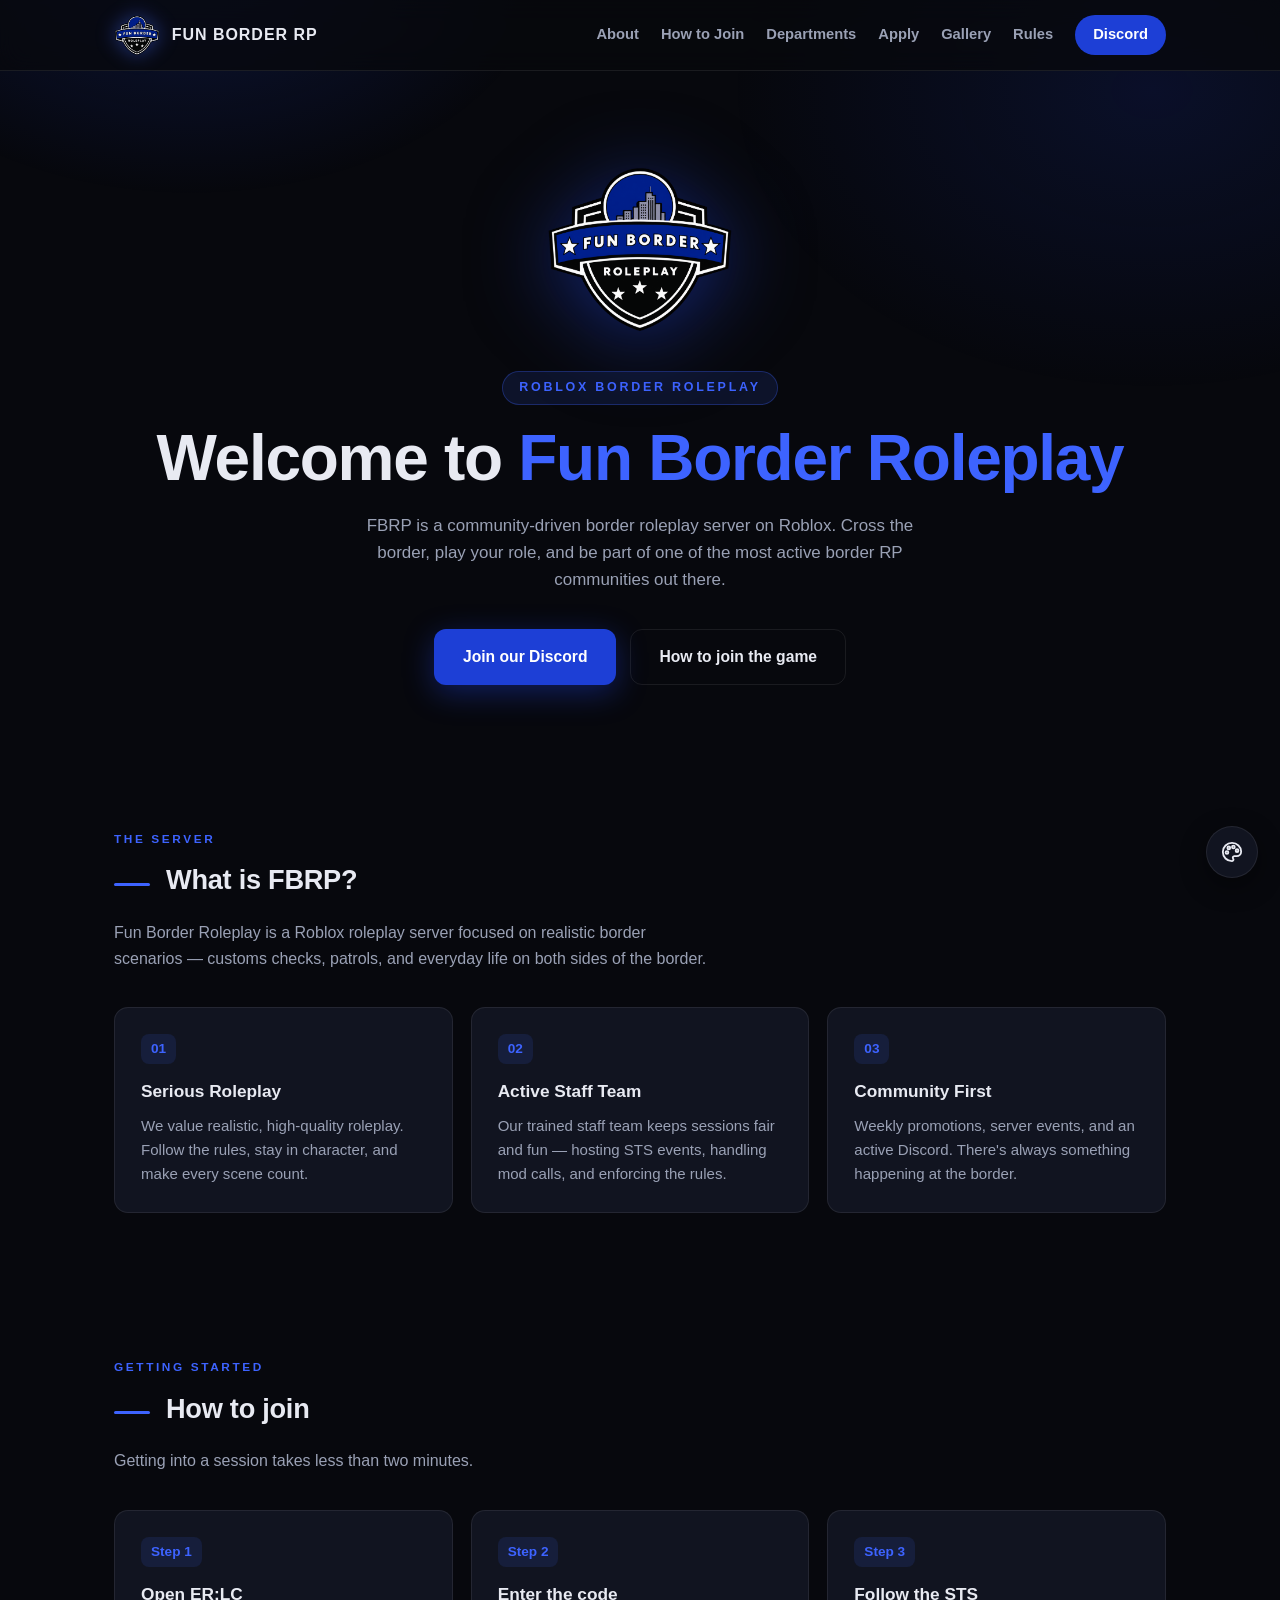
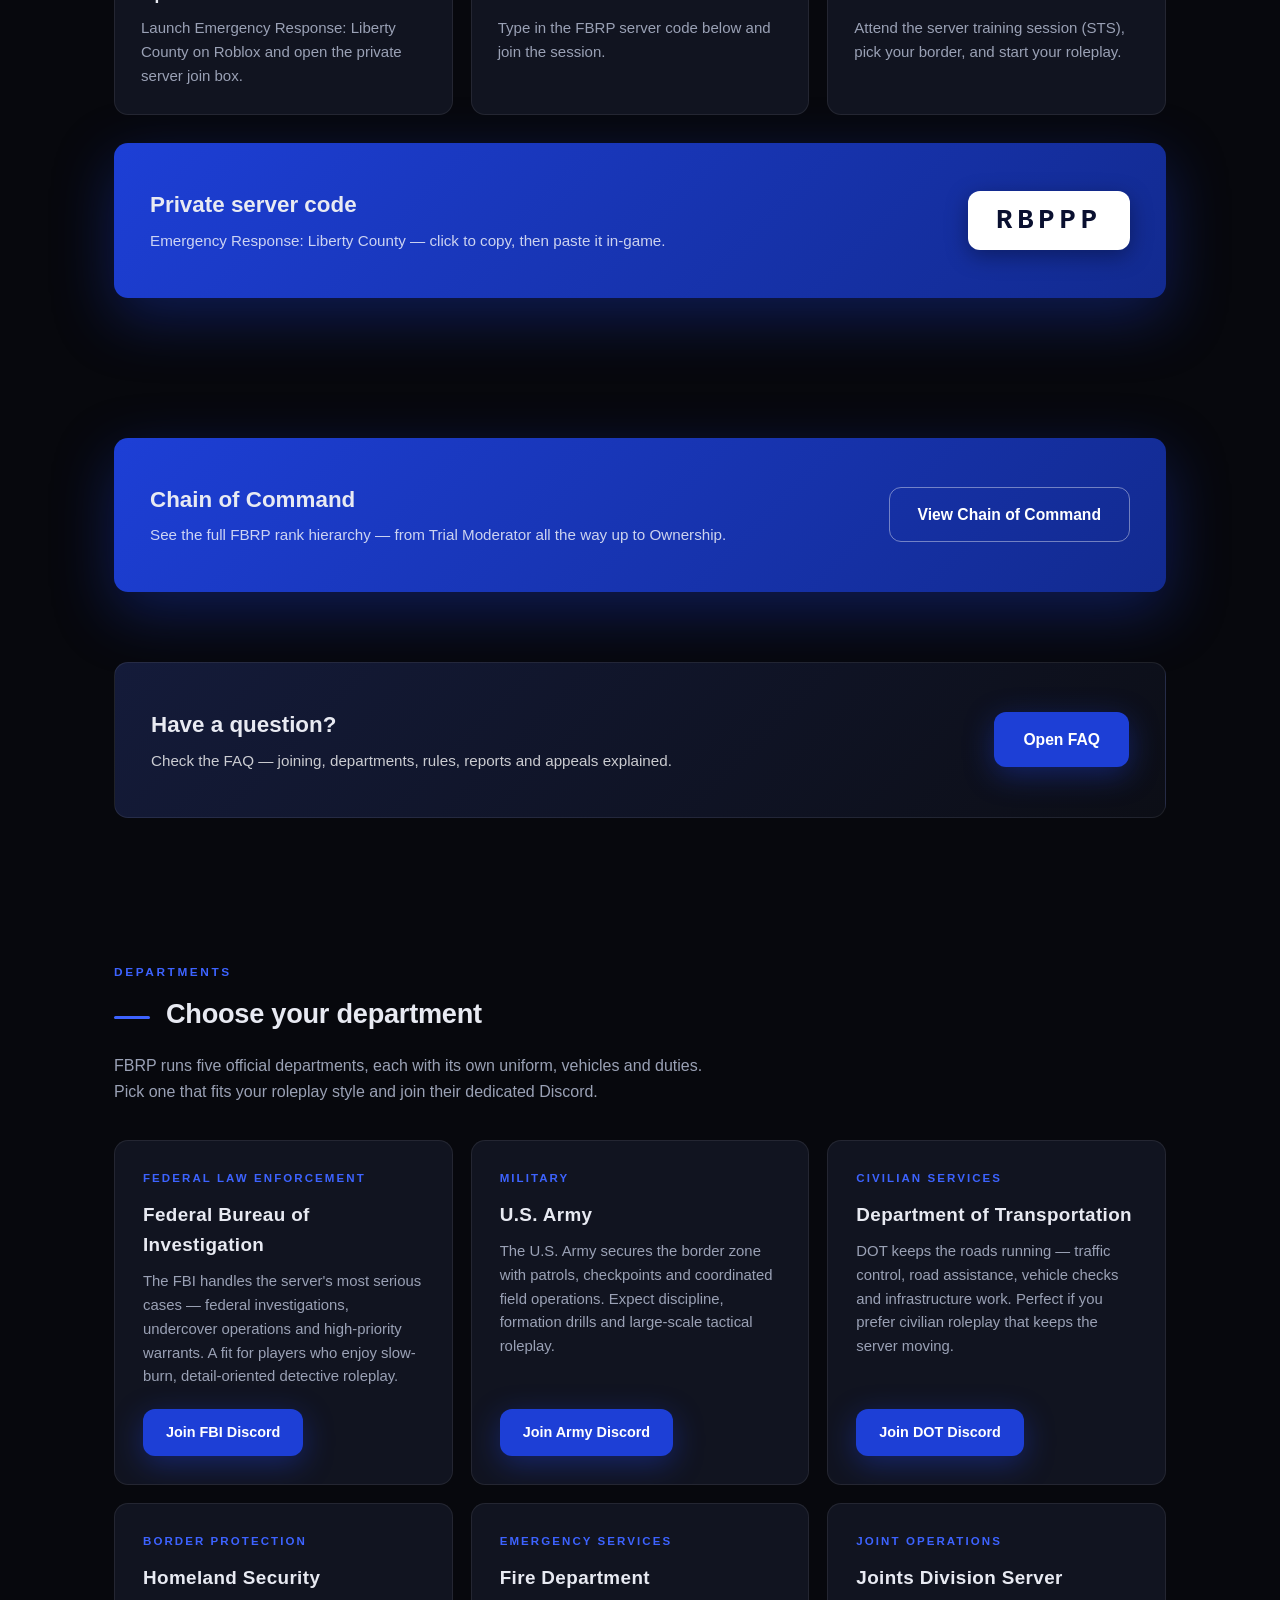
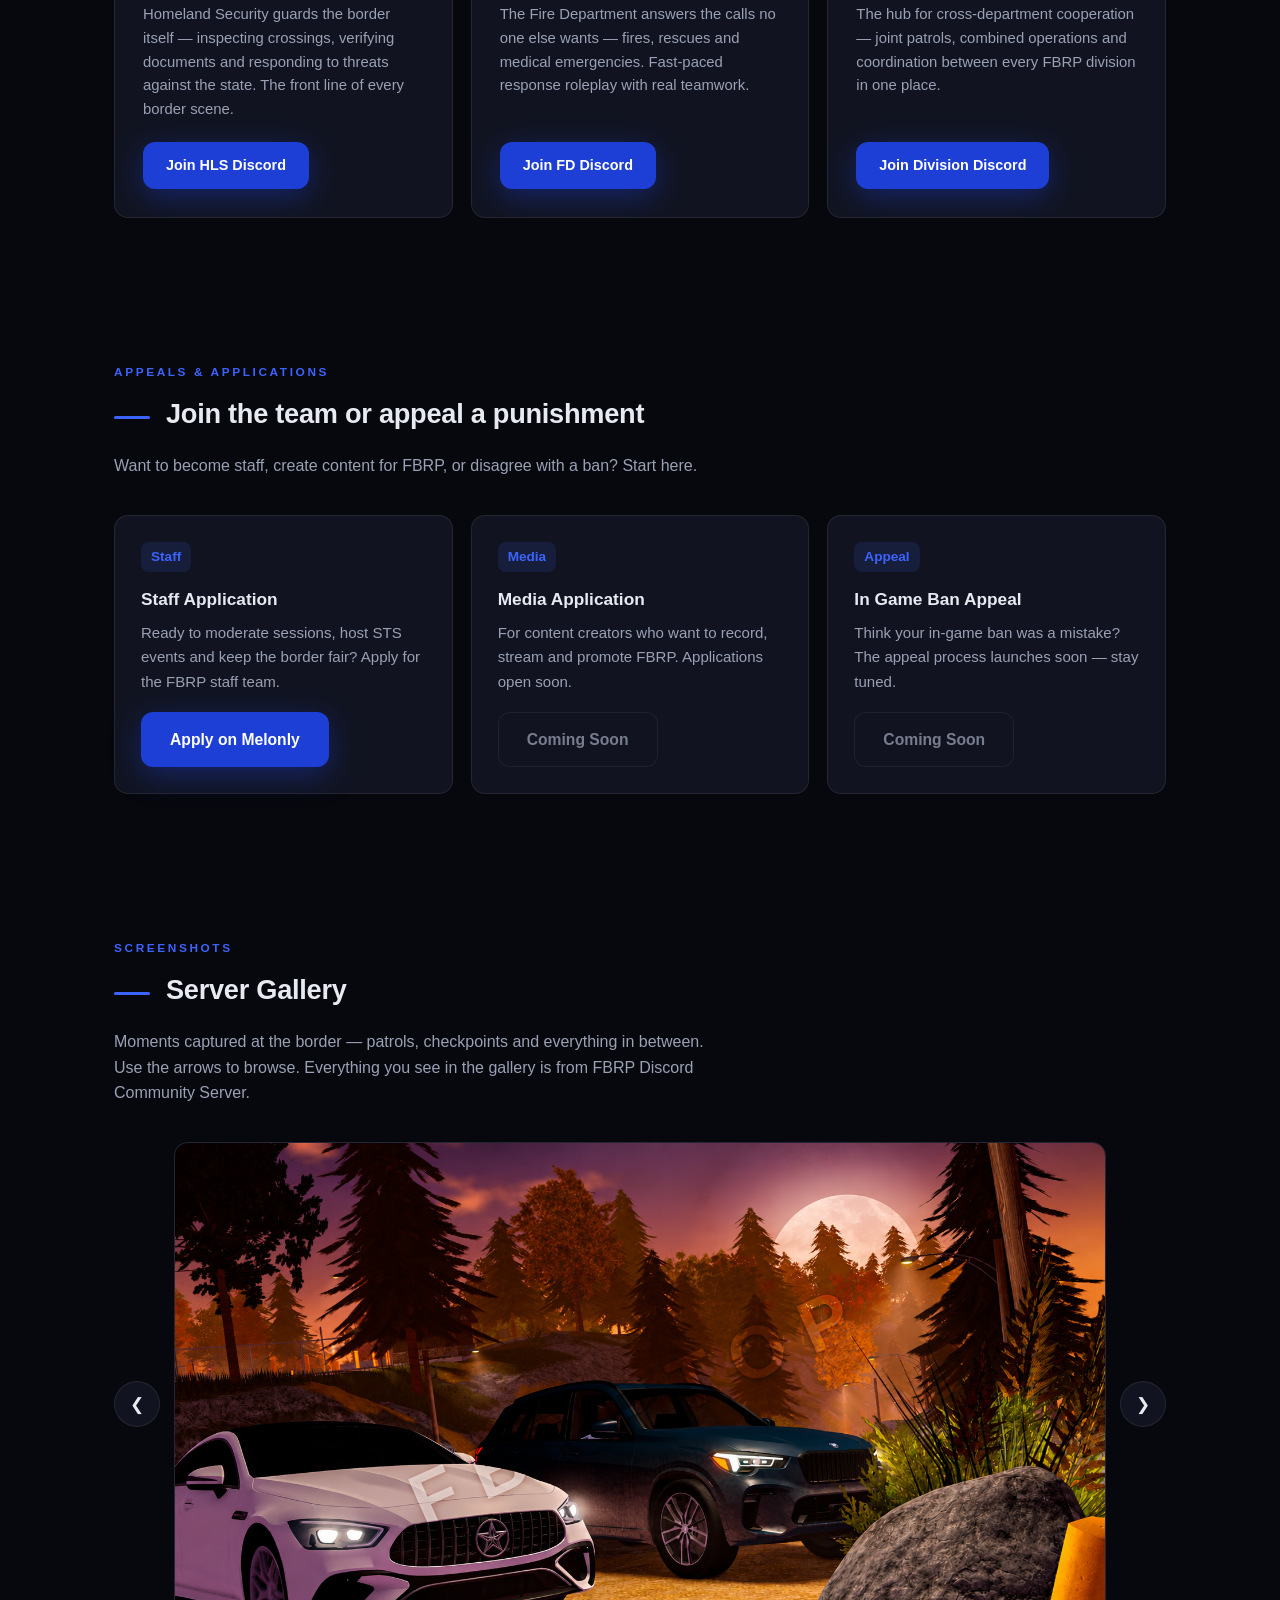
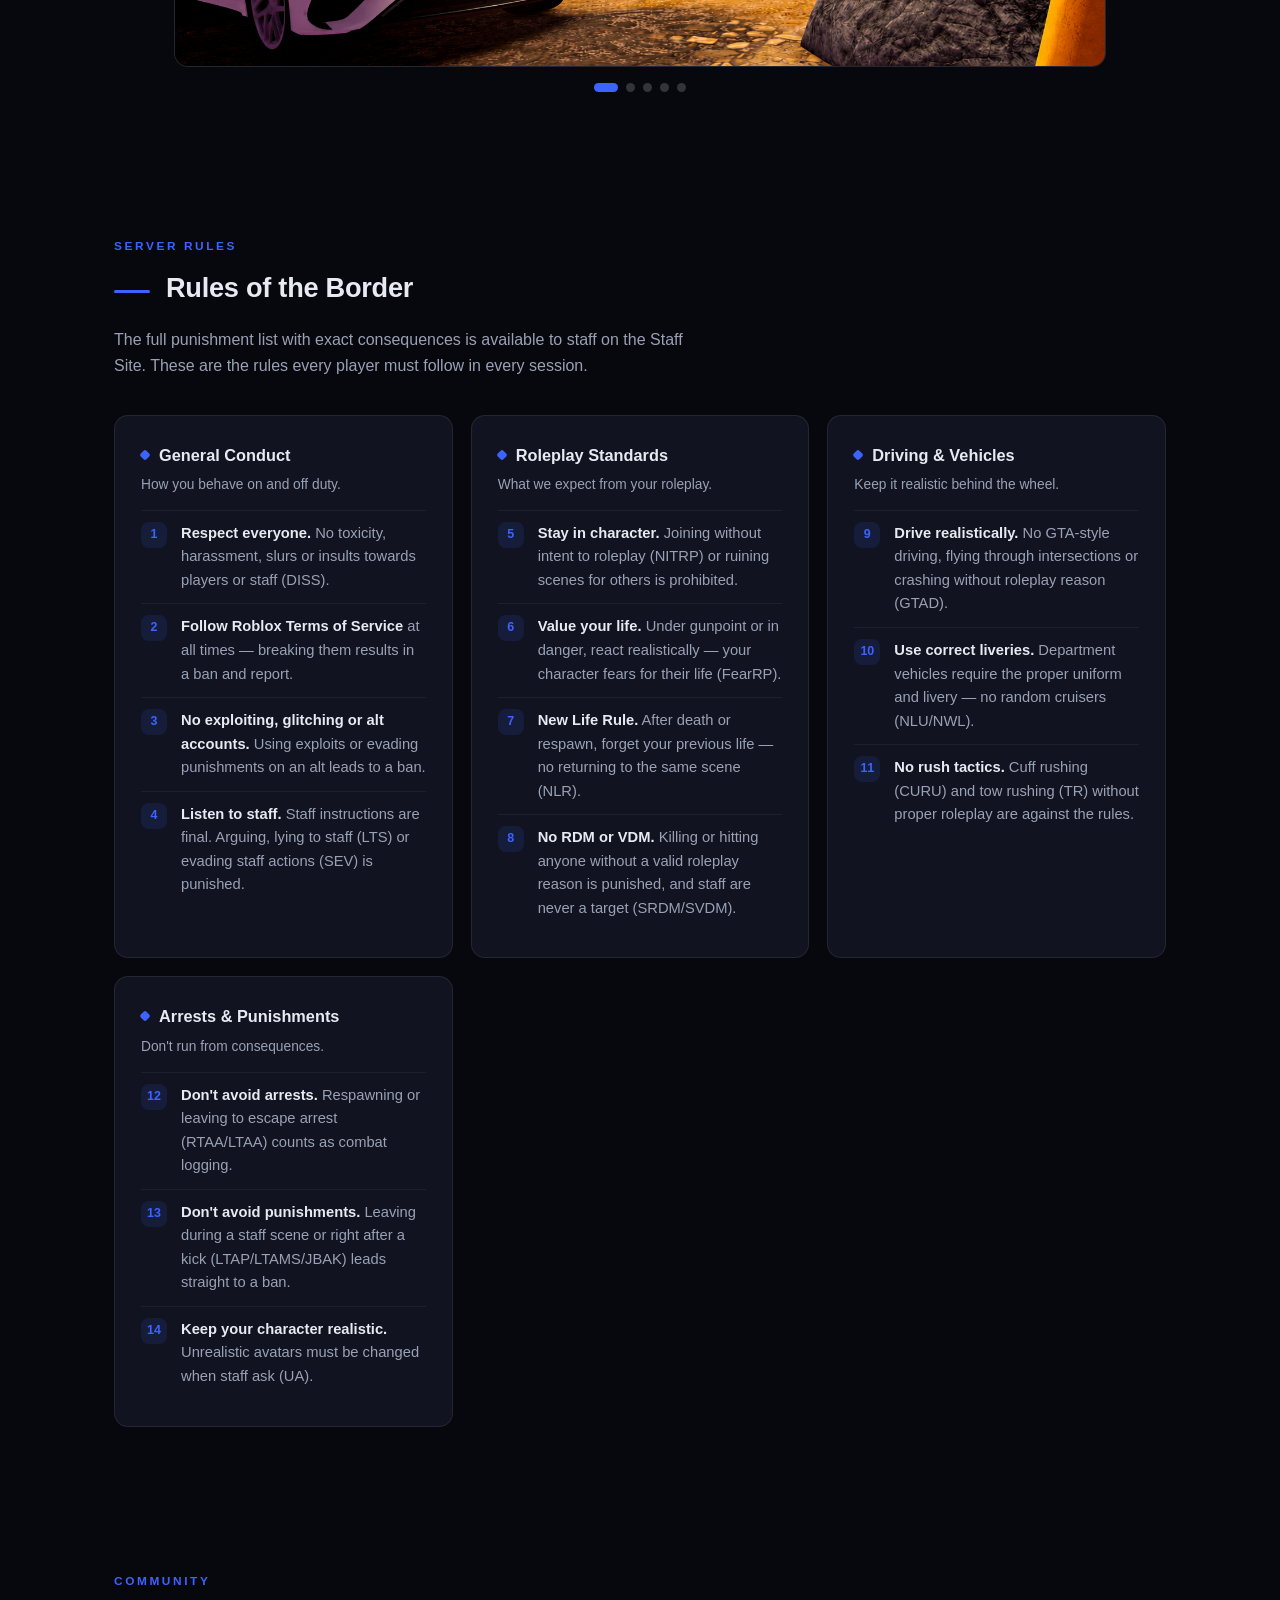
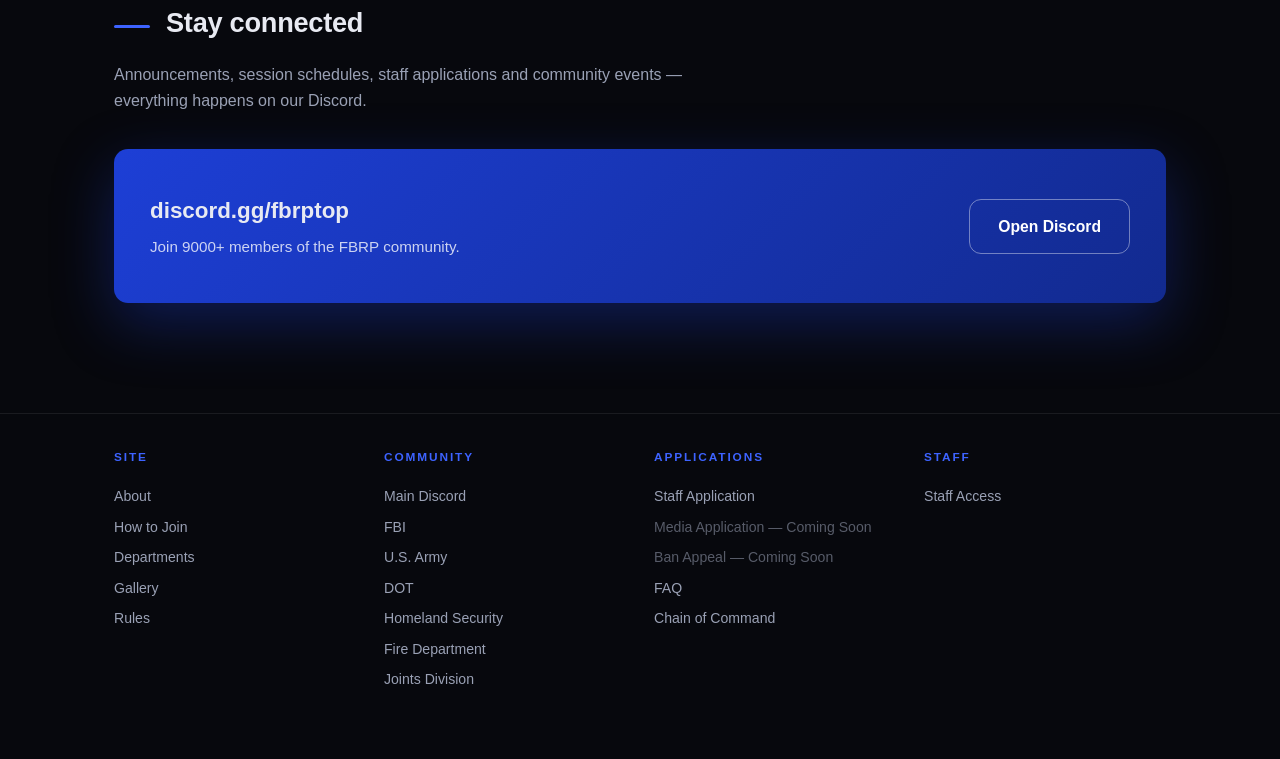
==== index.html @ 8fb57367 "12" ====
<!DOCTYPE html>
<html lang="en">
<head>
  <meta charset="UTF-8">
  <meta name="viewport" content="width=device-width, initial-scale=1.0">
  <title>Fun Border Roleplay | FBRP</title>
  <meta name="description" content="Fun Border Roleplay (FBRP) — a serious Roblox border roleplay community. Join the border today.">
  <link rel="icon" href="FBRP.png">
  <link rel="stylesheet" href="style.css?v=4">
</head>
<body>

  <nav>
    <div class="nav-inner">
      <a class="nav-logo" href="index.html">
        <img src="FBRP.png" alt="FBRP logo">
        <span>FUN BORDER RP</span>
      </a>
      <div class="nav-links">
        <a href="#about">About</a>
        <a href="#join">How to Join</a>
        <a href="#departments">Departments</a>
        <a href="#apply">Apply</a>
        <a href="#gallery">Gallery</a>
        <a href="#rules">Rules</a>
        <a class="btn-nav" href="https://discord.gg/fbrptop" target="_blank" rel="noopener">Discord</a>
      </div>
      <button class="nav-toggle" id="navToggle" aria-label="Toggle menu" aria-expanded="false">
        <span></span><span></span><span></span>
      </button>
    </div>
  </nav>

  <header class="hero">
    <img class="logo-big" src="FBRP.png" alt="Fun Border Roleplay logo">
    <div><span class="tag">Roblox Border Roleplay</span></div>
    <h1>Welcome to <span>Fun Border Roleplay</span></h1>
    <p class="sub">
      FBRP is a community-driven border roleplay server on Roblox. Cross the border,
      play your role, and be part of one of the most active border RP communities out there.
    </p>
    <div class="hero-cta">
      <a class="btn btn-primary" href="https://discord.gg/fbrptop" target="_blank" rel="noopener">Join our Discord</a>
      <a class="btn btn-ghost" href="#join">How to join the game</a>
    </div>
  </header>

  <main class="wrap">

    <section class="block" id="about">
      <span class="kicker">The Server</span>
      <div class="section-head"><h2 class="section-title">What is FBRP?</h2></div>
      <p class="section-sub">
        Fun Border Roleplay is a Roblox roleplay server focused on realistic border scenarios —
        customs checks, patrols, and everyday life on both sides of the border.
      </p>
      <div class="cards">
        <div class="card">
          <span class="num">01</span>
          <h3>Serious Roleplay</h3>
          <p>We value realistic, high-quality roleplay. Follow the rules, stay in character, and make every scene count.</p>
        </div>
        <div class="card">
          <span class="num">02</span>
          <h3>Active Staff Team</h3>
          <p>Our trained staff team keeps sessions fair and fun — hosting STS events, handling mod calls, and enforcing the rules.</p>
        </div>
        <div class="card">
          <span class="num">03</span>
          <h3>Community First</h3>
          <p>Weekly promotions, server events, and an active Discord. There's always something happening at the border.</p>
        </div>
      </div>
    </section>

    <section class="block" id="join">
      <span class="kicker">Getting Started</span>
      <div class="section-head"><h2 class="section-title">How to join</h2></div>
      <p class="section-sub">Getting into a session takes less than two minutes.</p>
      <div class="cards">
        <div class="card">
          <span class="num">Step 1</span>
          <h3>Open ER:LC</h3>
          <p>Launch Emergency Response: Liberty County on Roblox and open the private server join box.</p>
        </div>
        <div class="card">
          <span class="num">Step 2</span>
          <h3>Enter the code</h3>
          <p>Type in the FBRP server code below and join the session.</p>
        </div>
        <div class="card">
          <span class="num">Step 3</span>
          <h3>Follow the STS</h3>
          <p>Attend the server training session (STS), pick your border, and start your roleplay.</p>
        </div>
      </div>

      <div style="margin-top: 28px;" class="code-banner">
        <div>
          <h3>Private server code</h3>
          <p>Emergency Response: Liberty County — click to copy, then paste it in-game.</p>
        </div>
        <button class="code-chip" id="copyCode" title="Click to copy">RBPPP</button>
      </div>
    </section>

    <section class="block" id="coc">
      <div class="code-banner">
        <div>
          <h3>Chain of Command</h3>
          <p>See the full FBRP rank hierarchy — from Trial Moderator all the way up to Ownership.</p>
        </div>
        <a class="btn btn-ghost" style="color:#fff; border-color:rgba(255,255,255,0.4);" href="coc.html">View Chain of Command</a>
      </div>
    </section>

    <section class="block" style="padding-top: 0;">
      <div class="code-banner" style="background: linear-gradient(135deg, #141b3a 0%, #0c0e16 100%); box-shadow: none; border: 1px solid var(--line);">
        <div>
          <h3>Have a question?</h3>
          <p>Check the FAQ — joining, departments, rules, reports and appeals explained.</p>
        </div>
        <a class="btn btn-primary" href="faq.html">Open FAQ</a>
      </div>
    </section>

    <section class="block" id="departments">
      <span class="kicker">Departments</span>
      <div class="section-head"><h2 class="section-title">Choose your department</h2></div>
      <p class="section-sub">
        FBRP runs five official departments, each with its own uniform, vehicles and duties.
        Pick one that fits your roleplay style and join their dedicated Discord.
      </p>
      <div class="dept-grid">
        <div class="dept-card">
          <span class="dept-tag">Federal Law Enforcement</span>
          <h3>Federal Bureau of Investigation</h3>
          <p>
            The FBI handles the server's most serious cases — federal investigations, undercover
            operations and high-priority warrants. A fit for players who enjoy slow-burn,
            detail-oriented detective roleplay.
          </p>
          <a class="btn btn-primary" href="https://discord.gg/J2FPUfsKs" target="_blank" rel="noopener">Join FBI Discord</a>
        </div>
        <div class="dept-card">
          <span class="dept-tag">Military</span>
          <h3>U.S. Army</h3>
          <p>
            The U.S. Army secures the border zone with patrols, checkpoints and coordinated
            field operations. Expect discipline, formation drills and large-scale tactical
            roleplay.
          </p>
          <a class="btn btn-primary" href="https://discord.gg/rUajPGJFKH" target="_blank" rel="noopener">Join Army Discord</a>
        </div>
        <div class="dept-card">
          <span class="dept-tag">Civilian Services</span>
          <h3>Department of Transportation</h3>
          <p>
            DOT keeps the roads running — traffic control, road assistance, vehicle checks and
            infrastructure work. Perfect if you prefer civilian roleplay that keeps the server
            moving.
          </p>
          <a class="btn btn-primary" href="https://discord.gg/tPpkTEsupr" target="_blank" rel="noopener">Join DOT Discord</a>
        </div>
        <div class="dept-card">
          <span class="dept-tag">Border Protection</span>
          <h3>Homeland Security</h3>
          <p>
            Homeland Security guards the border itself — inspecting crossings, verifying
            documents and responding to threats against the state. The front line of every
            border scene.
          </p>
          <a class="btn btn-primary" href="https://discord.gg/MYEhbNXhs7" target="_blank" rel="noopener">Join HLS Discord</a>
        </div>
        <div class="dept-card">
          <span class="dept-tag">Emergency Services</span>
          <h3>Fire Department</h3>
          <p>
            The Fire Department answers the calls no one else wants — fires, rescues and
            medical emergencies. Fast-paced response roleplay with real teamwork.
          </p>
          <a class="btn btn-primary" href="https://discord.gg/VbH6Bm22bx" target="_blank" rel="noopener">Join FD Discord</a>
        </div>
        <div class="dept-card">
          <span class="dept-tag">Joint Operations</span>
          <h3>Joints Division Server</h3>
          <p>
            The hub for cross-department cooperation — joint patrols, combined operations and
            coordination between every FBRP division in one place.
          </p>
          <a class="btn btn-primary" href="https://discord.gg/s2c7EBjYE" target="_blank" rel="noopener">Join Division Discord</a>
        </div>
      </div>
    </section>

    <section class="block" id="apply">
      <span class="kicker">Appeals &amp; Applications</span>
      <div class="section-head"><h2 class="section-title">Join the team or appeal a punishment</h2></div>
      <p class="section-sub">
        Want to become staff, create content for FBRP, or disagree with a ban? Start here.
      </p>
      <div class="cards">
        <div class="card">
          <span class="num">Staff</span>
          <h3>Staff Application</h3>
          <p>Ready to moderate sessions, host STS events and keep the border fair? Apply for the FBRP staff team.</p>
          <a class="btn btn-primary" style="margin-top:18px;" href="https://melonly.com/forms/7512493040229945344" target="_blank" rel="noopener">Apply on Melonly</a>
        </div>
        <div class="card">
          <span class="num">Media</span>
          <h3>Media Application</h3>
          <p>For content creators who want to record, stream and promote FBRP. Applications open soon.</p>
          <span class="btn btn-disabled" style="margin-top:18px;">Coming Soon</span>
        </div>
        <div class="card">
          <span class="num">Appeal</span>
          <h3>In Game Ban Appeal</h3>
          <p>Think your in-game ban was a mistake? The appeal process launches soon — stay tuned.</p>
          <span class="btn btn-disabled" style="margin-top:18px;">Coming Soon</span>
        </div>
      </div>
    </section>

    <section class="block" id="gallery">
      <span class="kicker">Screenshots</span>
      <div class="section-head"><h2 class="section-title">Server Gallery</h2></div>
      <p class="section-sub">
        Moments captured at the border — patrols, checkpoints and everything in between.
        Use the arrows to browse.
        Everything you see in the gallery is from FBRP Discord Community Server.
      </p>
      <div class="carousel" id="carousel">
        <button class="car-arrow prev" id="carPrev" aria-label="Previous screenshot">&#10094;</button>
        <div class="car-viewport">
          <div class="car-track" id="carTrack">
            <div class="car-slide"><img src="web1.png" alt="FBRP server screenshot 1"></div>
            <div class="car-slide"><img src="web2.png" alt="FBRP server screenshot 2"></div>
            <div class="car-slide"><img src="web3.png" alt="FBRP server screenshot 3"></div>
            <div class="car-slide"><img src="web4.png" alt="FBRP server screenshot 4"></div>
            <div class="car-slide"><img src="web5.png" alt="FBRP server screenshot 5"></div>
          </div>
        </div>
        <button class="car-arrow next" id="carNext" aria-label="Next screenshot">&#10095;</button>
      </div>
      <div class="car-dots" id="carDots"></div>
    </section>

    <section class="block" id="rules">
      <span class="kicker">Server Rules</span>
      <div class="section-head"><h2 class="section-title">Rules of the Border</h2></div>
      <p class="section-sub">
        The full punishment list with exact consequences is available to staff on the Staff Site.
        These are the rules every player must follow in every session.
      </p>
      <div class="rules-grid">
        <div class="rule-group">
          <h3>General Conduct</h3>
          <p>How you behave on and off duty.</p>
          <div class="rule-item"><span class="rn">1</span><p><b>Respect everyone.</b> No toxicity, harassment, slurs or insults towards players or staff (DISS).</p></div>
          <div class="rule-item"><span class="rn">2</span><p><b>Follow Roblox Terms of Service</b> at all times — breaking them results in a ban and report.</p></div>
          <div class="rule-item"><span class="rn">3</span><p><b>No exploiting, glitching or alt accounts.</b> Using exploits or evading punishments on an alt leads to a ban.</p></div>
          <div class="rule-item"><span class="rn">4</span><p><b>Listen to staff.</b> Staff instructions are final. Arguing, lying to staff (LTS) or evading staff actions (SEV) is punished.</p></div>
        </div>
        <div class="rule-group">
          <h3>Roleplay Standards</h3>
          <p>What we expect from your roleplay.</p>
          <div class="rule-item"><span class="rn">5</span><p><b>Stay in character.</b> Joining without intent to roleplay (NITRP) or ruining scenes for others is prohibited.</p></div>
          <div class="rule-item"><span class="rn">6</span><p><b>Value your life.</b> Under gunpoint or in danger, react realistically — your character fears for their life (FearRP).</p></div>
          <div class="rule-item"><span class="rn">7</span><p><b>New Life Rule.</b> After death or respawn, forget your previous life — no returning to the same scene (NLR).</p></div>
          <div class="rule-item"><span class="rn">8</span><p><b>No RDM or VDM.</b> Killing or hitting anyone without a valid roleplay reason is punished, and staff are never a target (SRDM/SVDM).</p></div>
        </div>
        <div class="rule-group">
          <h3>Driving &amp; Vehicles</h3>
          <p>Keep it realistic behind the wheel.</p>
          <div class="rule-item"><span class="rn">9</span><p><b>Drive realistically.</b> No GTA-style driving, flying through intersections or crashing without roleplay reason (GTAD).</p></div>
          <div class="rule-item"><span class="rn">10</span><p><b>Use correct liveries.</b> Department vehicles require the proper uniform and livery — no random cruisers (NLU/NWL).</p></div>
          <div class="rule-item"><span class="rn">11</span><p><b>No rush tactics.</b> Cuff rushing (CURU) and tow rushing (TR) without proper roleplay are against the rules.</p></div>
        </div>
        <div class="rule-group">
          <h3>Arrests &amp; Punishments</h3>
          <p>Don't run from consequences.</p>
          <div class="rule-item"><span class="rn">12</span><p><b>Don't avoid arrests.</b> Respawning or leaving to escape arrest (RTAA/LTAA) counts as combat logging.</p></div>
          <div class="rule-item"><span class="rn">13</span><p><b>Don't avoid punishments.</b> Leaving during a staff scene or right after a kick (LTAP/LTAMS/JBAK) leads straight to a ban.</p></div>
          <div class="rule-item"><span class="rn">14</span><p><b>Keep your character realistic.</b> Unrealistic avatars must be changed when staff ask (UA).</p></div>
        </div>
      </div>
    </section>

    <section class="block">
      <span class="kicker">Community</span>
      <div class="section-head"><h2 class="section-title">Stay connected</h2></div>
      <p class="section-sub">
        Announcements, session schedules, staff applications and community events —
        everything happens on our Discord.
      </p>
      <div class="code-banner">
        <div>
          <h3>discord.gg/fbrptop</h3>
          <p>Join 9000+ members of the FBRP community.</p>
        </div>
        <a class="btn btn-ghost" style="color:#fff; border-color:rgba(255,255,255,0.4);" href="https://discord.gg/fbrptop" target="_blank" rel="noopener">Open Discord</a>
      </div>
    </section>

  </main>

  <footer>
    <div class="foot-grid">
      <div class="foot-col">
        <h4>Site</h4>
        <a href="#about">About</a>
        <a href="#join">How to Join</a>
        <a href="#departments">Departments</a>
        <a href="#gallery">Gallery</a>
        <a href="#rules">Rules</a>
      </div>
      <div class="foot-col">
        <h4>Community</h4>
        <a href="https://discord.gg/fbrptop" target="_blank" rel="noopener">Main Discord</a>
        <a href="https://discord.gg/J2FPUfsKs" target="_blank" rel="noopener">FBI</a>
        <a href="https://discord.gg/rUajPGJFKH" target="_blank" rel="noopener">U.S. Army</a>
        <a href="https://discord.gg/tPpkTEsupr" target="_blank" rel="noopener">DOT</a>
        <a href="https://discord.gg/MYEhbNXhs7" target="_blank" rel="noopener">Homeland Security</a>
        <a href="https://discord.gg/VbH6Bm22bx" target="_blank" rel="noopener">Fire Department</a>
        <a href="https://discord.gg/s2c7EBjYE" target="_blank" rel="noopener">Joints Division</a>
      </div>
      <div class="foot-col">
        <h4>Applications</h4>
        <a href="https://melonly.com/forms/7512493040229945344" target="_blank" rel="noopener">Staff Application</a>
        <span class="soon">Media Application — Coming Soon</span>
        <span class="soon">Ban Appeal — Coming Soon</span>
        <a href="faq.html">FAQ</a>
        <a href="coc.html">Chain of Command</a>
      </div>
      <div class="foot-col">
        <h4>Staff</h4>
        <a href="staff.html">Staff Access</a>
      </div>
    </div>
  </footer>

  <script src="main.js?v=3"></script>
  <script src="theme.js?v=6"></script>

</body>
</html>
---- style.css ----
:root {
  --blue: #1d3fd6;
  --blue-bright: #3d63ff;
  --blue-soft: rgba(61, 99, 255, 0.12);
  --blue-deep: #122a8f;
  --glow-1: rgba(29, 63, 214, 0.22);
  --glow-2: rgba(29, 63, 214, 0.14);
  --shadow-logo: rgba(61, 99, 255, 0.45);
  --shadow-logo-big: rgba(29, 63, 214, 0.5);
  --shadow-btn: rgba(29, 63, 214, 0.4);
  --shadow-btn-hover: rgba(29, 63, 214, 0.55);
  --shadow-banner: rgba(29, 63, 214, 0.35);
  --shadow-card-hover: rgba(29, 63, 214, 0.18);
  --accent-line: rgba(61, 99, 255, 0.45);
  --accent-line-2: rgba(61, 99, 255, 0.5);
  --accent-line-3: rgba(61, 99, 255, 0.35);
  --accent-line-soft: rgba(61, 99, 255, 0.3);
  --accent-faint: rgba(61, 99, 255, 0.05);
  --bg: #07080d;
  --bg-2: #0c0e16;
  --card: #111420;
  --line: rgba(255, 255, 255, 0.08);
  --text: #e8eaf2;
  --muted: #9aa1b5;
  --radius: 14px;
}

html[data-theme="halloween"] {
  --blue: #e8720c;
  --blue-bright: #ffa348;
  --blue-soft: rgba(255, 163, 72, 0.13);
  --blue-deep: #7a3800;
  --glow-1: rgba(255, 138, 30, 0.18);
  --glow-2: rgba(255, 170, 60, 0.10);
  --shadow-logo: rgba(255, 163, 72, 0.45);
  --shadow-logo-big: rgba(255, 138, 30, 0.5);
  --shadow-btn: rgba(232, 114, 12, 0.4);
  --shadow-btn-hover: rgba(255, 138, 30, 0.55);
  --shadow-banner: rgba(255, 138, 30, 0.3);
  --shadow-card-hover: rgba(255, 138, 30, 0.16);
  --accent-line: rgba(255, 163, 72, 0.45);
  --accent-line-2: rgba(255, 163, 72, 0.5);
  --accent-line-3: rgba(255, 163, 72, 0.4);
  --accent-line-soft: rgba(255, 163, 72, 0.3);
  --accent-faint: rgba(255, 163, 72, 0.06);
  --bg: #0b0806;
  --bg-2: #151009;
  --card: #191309;
  --line: rgba(255, 178, 92, 0.12);
  --text: #f7ecdc;
  --muted: #ab9b84;
}

* { margin: 0; padding: 0; box-sizing: border-box; }

html { scroll-behavior: smooth; }

body {
  background: var(--bg);
  color: var(--text);
  font-family: "Segoe UI", "Helvetica Neue", Arial, sans-serif;
  line-height: 1.6;
  overflow-x: hidden;
}

/* ---------- background glow ---------- */
body::before {
  content: "";
  position: fixed;
  inset: 0;
  background:
    radial-gradient(600px 400px at 15% -5%, var(--glow-1), transparent 60%),
    radial-gradient(700px 500px at 90% 10%, var(--glow-2), transparent 60%);
  pointer-events: none;
  z-index: 0;
}

.wrap {
  max-width: 1100px;
  margin: 0 auto;
  padding: 0 24px;
  position: relative;
  z-index: 1;
}

/* ---------- nav ---------- */
nav {
  position: sticky;
  top: 0;
  z-index: 50;
  backdrop-filter: blur(12px);
  background: rgba(7, 8, 13, 0.75);
  border-bottom: 1px solid var(--line);
}

.nav-inner {
  max-width: 1100px;
  margin: 0 auto;
  padding: 14px 24px;
  display: flex;
  align-items: center;
  gap: 28px;
}

.nav-logo {
  display: flex;
  align-items: center;
  gap: 12px;
  text-decoration: none;
  color: var(--text);
  font-weight: 800;
  letter-spacing: 0.06em;
}

.nav-logo img {
  height: 42px;
  width: auto;
  filter: drop-shadow(0 0 10px var(--shadow-logo));
}

.nav-links {
  margin-left: auto;
  display: flex;
  gap: 22px;
  align-items: center;
}

.nav-links a {
  color: var(--muted);
  text-decoration: none;
  font-size: 0.92rem;
  font-weight: 600;
  transition: color 0.15s;
}

.nav-links a:hover { color: var(--text); }

.nav-links a.btn-nav {
  color: #fff;
  background: var(--blue);
  padding: 8px 18px;
  border-radius: 999px;
  transition: background 0.15s, transform 0.15s;
}

.nav-links a.btn-nav:hover {
  background: var(--blue-bright);
  transform: translateY(-1px);
}

/* hamburger toggle (mobile) */
.nav-toggle {
  display: none;
  margin-left: auto;
  flex-direction: column;
  justify-content: center;
  gap: 5px;
  width: 42px;
  height: 42px;
  background: transparent;
  border: 1px solid var(--line);
  border-radius: 10px;
  cursor: pointer;
  padding: 10px;
}

.nav-toggle span {
  display: block;
  height: 2px;
  width: 100%;
  background: var(--text);
  border-radius: 2px;
  transition: transform 0.2s, opacity 0.2s;
}

.nav-toggle.open span:nth-child(1) { transform: translateY(7px) rotate(45deg); }
.nav-toggle.open span:nth-child(2) { opacity: 0; }
.nav-toggle.open span:nth-child(3) { transform: translateY(-7px) rotate(-45deg); }

@media (max-width: 760px) {
  .nav-toggle { display: flex; }

  .nav-links {
    display: none;
    position: absolute;
    top: 100%;
    left: 0;
    right: 0;
    flex-direction: column;
    align-items: stretch;
    gap: 4px;
    background: rgba(7, 8, 13, 0.97);
    border-bottom: 1px solid var(--line);
    padding: 12px 24px 18px;
  }

  .nav-links.open { display: flex; }

  .nav-links a {
    padding: 11px 6px;
    font-size: 1rem;
    border-bottom: 1px solid rgba(255, 255, 255, 0.05);
  }

  .nav-links a:last-child { border-bottom: none; }

  .nav-links a.btn-nav {
    text-align: center;
    margin-top: 8px;
    border-bottom: none;
  }
}

/* ---------- hero ---------- */
.hero {
  text-align: center;
  padding: 90px 24px 70px;
}

.hero img.logo-big {
  width: 190px;
  max-width: 60vw;
  filter: drop-shadow(0 10px 40px var(--shadow-logo-big));
  margin-bottom: 28px;
}

.hero .tag {
  display: inline-block;
  font-size: 0.78rem;
  font-weight: 700;
  letter-spacing: 0.22em;
  text-transform: uppercase;
  color: var(--blue-bright);
  background: var(--blue-soft);
  border: 1px solid var(--accent-line-soft);
  padding: 6px 16px;
  border-radius: 999px;
  margin-bottom: 20px;
}

.hero h1 {
  font-size: clamp(2.4rem, 6vw, 4rem);
  font-weight: 900;
  letter-spacing: -0.02em;
  line-height: 1.05;
}

.hero h1 span { color: var(--blue-bright); }

.hero p.sub {
  color: var(--muted);
  max-width: 560px;
  margin: 20px auto 36px;
  font-size: 1.06rem;
}

.hero-cta { display: flex; gap: 14px; justify-content: center; flex-wrap: wrap; }

.btn {
  display: inline-flex;
  align-items: center;
  gap: 10px;
  font-weight: 700;
  font-size: 0.98rem;
  text-decoration: none;
  padding: 14px 28px;
  border-radius: 12px;
  border: 1px solid transparent;
  cursor: pointer;
  transition: transform 0.15s, box-shadow 0.15s, background 0.15s, border-color 0.15s;
}

.btn-primary {
  background: var(--blue);
  color: #fff;
  box-shadow: 0 8px 30px var(--shadow-btn);
}

.btn-primary:hover {
  background: var(--blue-bright);
  transform: translateY(-2px);
  box-shadow: 0 12px 36px var(--shadow-btn-hover);
}

.btn-ghost {
  background: transparent;
  color: var(--text);
  border-color: var(--line);
}

.btn-ghost:hover { border-color: var(--blue-bright); color: var(--blue-bright); }

.btn-disabled {
  background: var(--card);
  color: var(--muted);
  border-color: var(--line);
  cursor: not-allowed;
  pointer-events: none;
  opacity: 0.75;
}

/* ---------- sections ---------- */
section.block { padding: 70px 0; }

.section-title {
  font-size: 1.7rem;
  font-weight: 800;
  letter-spacing: -0.01em;
  margin-bottom: 8px;
}

.section-sub { color: var(--muted); margin-bottom: 36px; max-width: 600px; }

.cards {
  display: grid;
  grid-template-columns: repeat(auto-fit, minmax(260px, 1fr));
  gap: 18px;
}

.card {
  background: var(--card);
  border: 1px solid var(--line);
  border-radius: var(--radius);
  padding: 26px;
  transition: border-color 0.2s, transform 0.2s;
}

.card:hover {
  border-color: var(--accent-line);
  transform: translateY(-3px);
}

.card .num {
  display: inline-block;
  font-weight: 900;
  font-size: 0.85rem;
  color: var(--blue-bright);
  background: var(--blue-soft);
  border-radius: 8px;
  padding: 4px 10px;
  margin-bottom: 14px;
}

.card h3 { font-size: 1.08rem; margin-bottom: 8px; }

.card p { color: var(--muted); font-size: 0.94rem; }

/* join code banner */
.code-banner {
  background: linear-gradient(135deg, var(--blue) 0%, var(--blue-deep) 100%);
  border-radius: var(--radius);
  padding: 44px 36px;
  display: flex;
  align-items: center;
  justify-content: space-between;
  gap: 24px;
  flex-wrap: wrap;
  box-shadow: 0 20px 60px var(--shadow-banner);
}

.code-banner h3 { font-size: 1.4rem; margin-bottom: 6px; }

.code-banner p { color: rgba(255, 255, 255, 0.78); font-size: 0.95rem; }

.code-chip {
  font-family: "Consolas", "Courier New", monospace;
  font-size: 1.7rem;
  font-weight: 800;
  letter-spacing: 0.18em;
  color: #0a1030;
  background: #fff;
  border: none;
  padding: 14px 28px;
  border-radius: 12px;
  cursor: pointer;
  user-select: all;
  white-space: nowrap;
  box-shadow: 0 6px 22px rgba(0, 0, 0, 0.35);
  transition: transform 0.15s, box-shadow 0.15s;
}

.code-chip:hover {
  transform: translateY(-2px);
  box-shadow: 0 10px 28px rgba(0, 0, 0, 0.45);
}

/* rules teaser list */
.rule-chips { display: flex; flex-wrap: wrap; gap: 10px; }

.rule-chip {
  background: var(--card);
  border: 1px solid var(--line);
  border-radius: 999px;
  padding: 8px 18px;
  font-size: 0.88rem;
  font-weight: 600;
  color: var(--muted);
  transition: color 0.15s, border-color 0.15s;
}

.rule-chip:hover { color: var(--text); border-color: var(--accent-line-2); }
.rule-chip b { color: var(--blue-bright); margin-right: 6px; }

/* footer */
footer {
  border-top: 1px solid var(--line);
  padding: 34px 0;
  margin-top: 40px;
}

.foot-inner {
  max-width: 1100px;
  margin: 0 auto;
  padding: 0 24px;
  display: flex;
  align-items: center;
  justify-content: center;
  gap: 16px;
  flex-wrap: wrap;
  color: var(--muted);
  font-size: 0.88rem;
}

.foot-inner a { color: var(--muted); text-decoration: none; }
.foot-inner a:hover { color: var(--blue-bright); }

.foot-links { display: flex; gap: 20px; }

.foot-grid {
  max-width: 1100px;
  margin: 0 auto;
  padding: 0 24px 30px;
  display: grid;
  grid-template-columns: repeat(auto-fit, minmax(170px, 1fr));
  gap: 28px;
}

.foot-col h4 {
  font-size: 0.74rem;
  font-weight: 800;
  letter-spacing: 0.16em;
  text-transform: uppercase;
  color: var(--blue-bright);
  margin-bottom: 14px;
}

.foot-col a, .foot-col span {
  display: block;
  color: var(--muted);
  text-decoration: none;
  font-size: 0.88rem;
  padding: 4px 0;
}

.foot-col a:hover { color: var(--text); }

.foot-col .soon { opacity: 0.55; }

/* ---------- staff gate ---------- */
.gate {
  min-height: 100vh;
  display: flex;
  align-items: center;
  justify-content: center;
  padding: 40px 20px;
}

.gate-card {
  background: var(--card);
  border: 1px solid var(--line);
  border-radius: 18px;
  padding: 44px 38px;
  width: 100%;
  max-width: 420px;
  text-align: center;
  box-shadow: 0 24px 70px rgba(0, 0, 0, 0.5);
}

.gate-card img { width: 110px; margin-bottom: 22px; }

.gate-card h1 { font-size: 1.4rem; margin-bottom: 6px; }

.gate-card p { color: var(--muted); font-size: 0.92rem; margin-bottom: 26px; }

.gate-form { display: flex; gap: 10px; }

.gate-form input {
  flex: 1;
  background: var(--bg-2);
  border: 1px solid var(--line);
  border-radius: 10px;
  color: var(--text);
  padding: 13px 16px;
  font-size: 1rem;
  font-family: "Consolas", monospace;
  letter-spacing: 0.08em;
  outline: none;
  transition: border-color 0.15s, box-shadow 0.15s;
}

.gate-form input:focus {
  border-color: var(--blue-bright);
  box-shadow: 0 0 0 3px var(--blue-soft);
}

.gate-form button {
  background: var(--blue);
  color: #fff;
  border: none;
  border-radius: 10px;
  font-weight: 700;
  font-size: 0.95rem;
  padding: 13px 22px;
  cursor: pointer;
  transition: background 0.15s;
}

.gate-form button:hover { background: var(--blue-bright); }

.gate-error {
  color: #ff6b6b;
  font-size: 0.86rem;
  margin-top: 14px;
  min-height: 1.2em;
}

.shake { animation: shake 0.35s; }

@keyframes shake {
  0%, 100% { transform: translateX(0); }
  25% { transform: translateX(-8px); }
  50% { transform: translateX(8px); }
  75% { transform: translateX(-5px); }
}

.gate-back { margin-top: 22px; display: block; color: var(--muted); font-size: 0.85rem; text-decoration: none; }
.gate-back:hover { color: var(--text); }

/* ---------- staff panel ---------- */
.staff-header {
  display: flex;
  align-items: center;
  gap: 18px;
  flex-wrap: wrap;
  padding: 34px 0 6px;
}

.staff-header img { width: 74px; }

.staff-header h1 { font-size: 1.5rem; }
.staff-header p { color: var(--muted); font-size: 0.92rem; }

.staff-header .lockout {
  margin-left: auto;
  background: transparent;
  border: 1px solid var(--line);
  color: var(--muted);
  border-radius: 999px;
  padding: 8px 18px;
  font-size: 0.85rem;
  font-weight: 600;
  cursor: pointer;
  transition: border-color 0.15s, color 0.15s;
}

.staff-header .lockout:hover { border-color: #ff6b6b; color: #ff6b6b; }

.staff-quick {
  display: flex;
  gap: 12px;
  flex-wrap: wrap;
  margin-top: 20px;
}

/* tabs */
.tabs {
  display: flex;
  gap: 8px;
  flex-wrap: wrap;
  margin: 26px 0 28px;
  border-bottom: 1px solid var(--line);
  padding-bottom: 0;
}

.tab {
  background: transparent;
  border: none;
  color: var(--muted);
  font-size: 0.95rem;
  font-weight: 700;
  padding: 12px 18px;
  cursor: pointer;
  border-bottom: 2px solid transparent;
  margin-bottom: -1px;
  transition: color 0.15s, border-color 0.15s;
}

.tab:hover { color: var(--text); }

.tab.active { color: var(--blue-bright); border-bottom-color: var(--blue-bright); }

.tab-panel { display: none; }
.tab-panel.active { display: block; animation: fadeIn 0.25s ease; }

@keyframes fadeIn {
  from { opacity: 0; transform: translateY(6px); }
  to { opacity: 1; transform: translateY(0); }
}

/* punishments table */
.table-scroll { overflow-x: auto; border: 1px solid var(--line); border-radius: var(--radius); background: var(--card); }

table.punishments {
  width: 100%;
  border-collapse: collapse;
  min-width: 760px;
  font-size: 0.88rem;
}

table.punishments th {
  text-align: left;
  padding: 14px 16px;
  font-size: 0.74rem;
  text-transform: uppercase;
  letter-spacing: 0.1em;
  color: var(--muted);
  border-bottom: 1px solid var(--line);
  background: var(--bg-2);
  white-space: nowrap;
}

table.punishments td {
  padding: 11px 16px;
  border-bottom: 1px solid rgba(255, 255, 255, 0.04);
  vertical-align: top;
}

table.punishments tr:last-child td { border-bottom: none; }
table.punishments tbody tr:hover { background: var(--accent-faint); }

td.abbr {
  font-family: "Consolas", monospace;
  font-weight: 800;
  color: var(--blue-bright);
  white-space: nowrap;
}

.pill {
  display: inline-block;
  font-size: 0.74rem;
  font-weight: 700;
  padding: 3px 10px;
  border-radius: 999px;
  white-space: nowrap;
}

.pill.warn { background: rgba(255, 196, 66, 0.14); color: #ffc442; }
.pill.kick { background: rgba(255, 138, 61, 0.14); color: #ff9a3d; }
.pill.ban  { background: rgba(255, 91, 91, 0.15); color: #ff6b6b; }
.pill.report { background: var(--blue-soft); color: var(--blue-bright); }

/* ---------- modal (training gate) ---------- */
.modal {
  position: fixed;
  inset: 0;
  z-index: 100;
  display: flex;
  align-items: center;
  justify-content: center;
  padding: 20px;
  background: rgba(4, 5, 9, 0.8);
  backdrop-filter: blur(6px);
}

/* guides */
.guide h2 { font-size: 1.25rem; margin: 30px 0 14px; }
.guide h2:first-child { margin-top: 0; }

.guide .phase {
  background: var(--card);
  border: 1px solid var(--line);
  border-left: 3px solid var(--blue);
  border-radius: 10px;
  padding: 18px 22px;
  margin-bottom: 16px;
}

.guide .phase h3 { font-size: 1rem; margin-bottom: 8px; color: var(--blue-bright); }

.guide ul { margin: 8px 0 8px 20px; color: var(--muted); font-size: 0.93rem; }
.guide li { margin-bottom: 5px; }

.chat-line {
  display: block;
  background: var(--bg-2);
  border: 1px solid var(--line);
  border-radius: 8px;
  padding: 9px 14px;
  margin: 7px 0;
  font-family: "Consolas", monospace;
  font-size: 0.84rem;
  color: #c3c9dc;
  overflow-x: auto;
  white-space: pre-wrap;
  word-break: break-word;
}

.cmd {
  display: inline-block;
  background: var(--blue-soft);
  color: var(--blue-bright);
  font-family: "Consolas", monospace;
  font-size: 0.82rem;
  font-weight: 700;
  border-radius: 6px;
  padding: 1px 8px;
  margin-right: 4px;
}

.note {
  background: rgba(255, 196, 66, 0.08);
  border: 1px solid rgba(255, 196, 66, 0.25);
  border-radius: 10px;
  padding: 14px 18px;
  color: #e8d9ae;
  font-size: 0.9rem;
  margin: 14px 0;
}

.quiz-table { width: 100%; border-collapse: collapse; font-size: 0.88rem; }
.quiz-table th, .quiz-table td {
  text-align: left;
  padding: 10px 14px;
  border-bottom: 1px solid rgba(255, 255, 255, 0.05);
  vertical-align: top;
}
.quiz-table th { color: var(--muted); font-size: 0.74rem; text-transform: uppercase; letter-spacing: 0.08em; background: var(--bg-2); }

@media (max-width: 640px) {
  .nav-links { gap: 14px; }
  .code-banner { flex-direction: column; align-items: flex-start; }
  .gate-form { flex-direction: column; }
  .carousel { gap: 8px; }
  .car-arrow { width: 38px; height: 38px; }
}

/* ---------- section head ---------- */
.kicker {
  display: inline-block;
  font-size: 0.74rem;
  font-weight: 800;
  letter-spacing: 0.22em;
  text-transform: uppercase;
  color: var(--blue-bright);
  margin-bottom: 10px;
}

.section-head {
  display: flex;
  align-items: center;
  gap: 16px;
  margin-bottom: 10px;
}

.section-head::before {
  content: "";
  width: 36px;
  height: 3px;
  background: var(--blue-bright);
  border-radius: 2px;
  flex-shrink: 0;
}

/* ---------- rules ---------- */
.rules-grid {
  display: grid;
  grid-template-columns: repeat(auto-fit, minmax(320px, 1fr));
  gap: 18px;
}

.rule-group {
  background: var(--card);
  border: 1px solid var(--line);
  border-radius: var(--radius);
  padding: 26px;
  transition: border-color 0.2s, transform 0.2s;
}

.rule-group:hover {
  border-color: var(--accent-line);
  transform: translateY(-3px);
}

.rule-group h3 {
  font-size: 1.02rem;
  margin-bottom: 6px;
  display: flex;
  align-items: center;
  gap: 10px;
}

.rule-group h3::before {
  content: "";
  width: 8px;
  height: 8px;
  background: var(--blue-bright);
  border-radius: 2px;
  transform: rotate(45deg);
  flex-shrink: 0;
}

.rule-group > p {
  color: var(--muted);
  font-size: 0.86rem;
  margin-bottom: 14px;
}

.rule-item {
  display: flex;
  gap: 14px;
  padding: 11px 0;
  border-top: 1px solid rgba(255, 255, 255, 0.05);
  font-size: 0.92rem;
}

.rule-item .rn {
  flex-shrink: 0;
  width: 26px;
  height: 26px;
  display: flex;
  align-items: center;
  justify-content: center;
  font-size: 0.78rem;
  font-weight: 800;
  color: var(--blue-bright);
  background: var(--blue-soft);
  border-radius: 8px;
}

.rule-item p { color: var(--muted); }
.rule-item b { color: var(--text); font-weight: 700; }

/* ---------- departments ---------- */
.dept-grid {
  display: grid;
  grid-template-columns: repeat(auto-fit, minmax(300px, 1fr));
  gap: 18px;
}

.dept-card {
  position: relative;
  background: var(--card);
  border: 1px solid var(--line);
  border-radius: var(--radius);
  padding: 28px;
  display: flex;
  flex-direction: column;
  overflow: hidden;
  transition: border-color 0.2s, transform 0.2s, box-shadow 0.2s;
}

.dept-card::after {
  content: "";
  position: absolute;
  inset: auto 0 0 0;
  height: 3px;
  background: linear-gradient(90deg, var(--blue), var(--blue-bright));
  opacity: 0;
  transition: opacity 0.2s;
}

.dept-card:hover {
  border-color: var(--accent-line);
  transform: translateY(-3px);
  box-shadow: 0 14px 40px var(--shadow-card-hover);
}

.dept-card:hover::after { opacity: 1; }

.dept-tag {
  font-size: 0.72rem;
  font-weight: 800;
  letter-spacing: 0.18em;
  text-transform: uppercase;
  color: var(--blue-bright);
  margin-bottom: 12px;
}

.dept-card h3 {
  font-size: 1.18rem;
  letter-spacing: 0.02em;
  margin-bottom: 10px;
}

.dept-card p {
  color: var(--muted);
  font-size: 0.93rem;
  flex: 1;
}

.dept-card .btn {
  margin-top: 20px;
  align-self: flex-start;
  padding: 11px 22px;
  font-size: 0.9rem;
}

/* ---------- gallery carousel ---------- */
.carousel {
  position: relative;
  display: flex;
  align-items: center;
  gap: 14px;
}

.car-viewport {
  flex: 1;
  overflow: hidden;
  border-radius: var(--radius);
  border: 1px solid var(--line);
  background: var(--card);
}

.car-track {
  display: flex;
  transition: transform 0.45s cubic-bezier(0.22, 0.8, 0.3, 1);
}

.car-slide {
  position: relative;
  width: 100%;
  flex-shrink: 0;
  overflow: hidden;
}

.car-slide::after {
  content: "FBRPTOP";
  position: absolute;
  top: 50%;
  left: 50%;
  transform: translate(-50%, -50%) rotate(-24deg);
  font-size: clamp(2.4rem, 7vw, 4.6rem);
  font-weight: 900;
  letter-spacing: 0.28em;
  color: rgba(255, 255, 255, 0.55);
  text-shadow: 0 1px 6px rgba(0, 0, 0, 0.55);
  mix-blend-mode: overlay;
  pointer-events: none;
  user-select: none;
  white-space: nowrap;
}

.car-track img {
  width: 100%;
  display: block;
  aspect-ratio: 16 / 9;
  object-fit: cover;
  user-select: none;
  -webkit-user-drag: none;
}

.car-arrow {
  flex-shrink: 0;
  width: 46px;
  height: 46px;
  border-radius: 50%;
  border: 1px solid var(--line);
  background: var(--card);
  color: var(--text);
  font-size: 1.05rem;
  cursor: pointer;
  transition: border-color 0.15s, background 0.15s, color 0.15s, transform 0.15s;
}

.car-arrow:hover {
  background: var(--blue);
  border-color: var(--blue);
  color: #fff;
  transform: scale(1.06);
}

.car-dots {
  display: flex;
  justify-content: center;
  gap: 8px;
  margin-top: 16px;
}

.car-dot {
  width: 9px;
  height: 9px;
  border-radius: 999px;
  border: none;
  background: rgba(255, 255, 255, 0.18);
  cursor: pointer;
  padding: 0;
  transition: background 0.2s, width 0.2s;
}

.car-dot.active {
  background: var(--blue-bright);
  width: 24px;
}

/* ---------- chain of command ---------- */
.coc-grid {
  display: grid;
  grid-template-columns: repeat(auto-fit, minmax(300px, 1fr));
  gap: 18px;
}

.coc-card {
  background: var(--card);
  border: 1px solid var(--line);
  border-radius: var(--radius);
  padding: 24px;
  transition: border-color 0.2s, transform 0.2s;
}

.coc-card:hover {
  border-color: var(--accent-line);
  transform: translateY(-3px);
}

.coc-card.top {
  grid-column: 1 / -1;
  border-color: var(--accent-line-3);
  background: linear-gradient(135deg, var(--glow-2), var(--card) 55%);
}

.coc-card h3 {
  font-size: 1.02rem;
  margin-bottom: 14px;
  display: flex;
  align-items: center;
  gap: 10px;
}

.coc-card h3::before {
  content: "";
  width: 8px;
  height: 8px;
  background: var(--blue-bright);
  border-radius: 2px;
  transform: rotate(45deg);
  flex-shrink: 0;
}

.coc-ranks {
  list-style: none;
  counter-reset: rank;
}

.coc-ranks li {
  counter-increment: rank;
  display: flex;
  align-items: center;
  gap: 12px;
  padding: 9px 0;
  border-top: 1px solid rgba(255, 255, 255, 0.05);
  font-size: 0.93rem;
  color: var(--text);
}

.coc-ranks li::before {
  content: counter(rank);
  flex-shrink: 0;
  width: 24px;
  height: 24px;
  display: flex;
  align-items: center;
  justify-content: center;
  font-size: 0.74rem;
  font-weight: 800;
  color: var(--blue-bright);
  background: var(--blue-soft);
  border-radius: 7px;
}

.coc-note {
  margin-top: 12px;
  color: var(--muted);
  font-size: 0.84rem;
  border-left: 2px solid var(--blue);
  padding-left: 12px;
}

.coc-band {
  grid-column: 1 / -1;
  background: linear-gradient(135deg, var(--glow-1), var(--glow-2));
  border: 1px solid var(--accent-line-3);
  border-radius: var(--radius);
  padding: 22px 28px;
  display: flex;
  align-items: center;
  justify-content: center;
  gap: 16px;
  flex-wrap: wrap;
  text-align: center;
}

.coc-band-title {
  font-weight: 900;
  font-size: 1.05rem;
  letter-spacing: 0.14em;
  text-transform: uppercase;
  color: var(--blue-bright);
  background: var(--blue-soft);
  border: 1px solid var(--accent-line-3);
  padding: 6px 16px;
  border-radius: 999px;
  white-space: nowrap;
}

.coc-band-text { color: var(--muted); font-size: 0.95rem; }
.coc-band-text b { color: var(--text); }

/* ---------- faq ---------- */
.faq-list { max-width: 780px; }

.faq-item {
  background: var(--card);
  border: 1px solid var(--line);
  border-radius: 12px;
  margin-bottom: 12px;
  overflow: hidden;
  transition: border-color 0.2s;
}

.faq-item:hover { border-color: var(--accent-line-3); }

.faq-item summary {
  list-style: none;
  cursor: pointer;
  padding: 17px 20px;
  font-weight: 700;
  font-size: 0.98rem;
  display: flex;
  align-items: center;
  justify-content: space-between;
  gap: 14px;
  user-select: none;
}

.faq-item summary::-webkit-details-marker { display: none; }

.faq-item summary::after {
  content: "+";
  flex-shrink: 0;
  width: 26px;
  height: 26px;
  display: flex;
  align-items: center;
  justify-content: center;
  font-size: 1.15rem;
  font-weight: 700;
  color: var(--blue-bright);
  background: var(--blue-soft);
  border-radius: 8px;
  transition: transform 0.2s;
}

.faq-item[open] summary::after { transform: rotate(45deg); }

.faq-body {
  padding: 0 20px 18px;
  color: var(--muted);
  font-size: 0.93rem;
  border-top: 1px solid rgba(255, 255, 255, 0.05);
  padding-top: 14px;
  margin: 0 0 0;
}

.faq-body a { color: var(--blue-bright); text-decoration: none; }
.faq-body a:hover { text-decoration: underline; }

/* ---------- easter egg ---------- */
#borderEgg {
  position: fixed;
  inset: 0;
  z-index: 999;
  display: none;
  align-items: center;
  justify-content: center;
  background: rgba(4, 5, 9, 0.92);
  cursor: pointer;
  overflow: hidden;
}

#borderEgg.show { display: flex; animation: fadeIn 0.25s ease; }

#borderEgg .egg-scan {
  position: absolute;
  left: 0;
  right: 0;
  top: -20%;
  height: 18%;
  background: linear-gradient(180deg, transparent, var(--accent-line-soft), var(--accent-line-2), transparent);
  animation: eggScan 1.6s ease-in-out 2;
  pointer-events: none;
}

@keyframes eggScan {
  0% { top: -20%; }
  50% { top: 100%; }
  100% { top: -20%; }
}

#borderEgg .egg-box { text-align: center; padding: 20px; max-width: 560px; }

#borderEgg .egg-alert {
  font-size: clamp(1.1rem, 4vw, 1.8rem);
  font-weight: 900;
  letter-spacing: 0.2em;
  color: #ff6b6b;
  animation: eggBlink 0.5s step-start 4;
}

@keyframes eggBlink { 50% { opacity: 0.15; } }

#borderEgg .egg-logo img {
  width: 150px;
  margin: 26px 0 18px;
  filter: drop-shadow(0 0 30px var(--shadow-logo-big));
  animation: eggPop 0.5s cubic-bezier(0.2, 1.6, 0.4, 1) 0.9s both;
}

@keyframes eggPop {
  from { transform: scale(0.4); opacity: 0; }
  to { transform: scale(1); opacity: 1; }
}

#borderEgg .egg-sub { font-size: 1.05rem; color: var(--text); }
#borderEgg .egg-sub b { color: var(--blue-bright); }

#borderEgg .egg-stamp {
  display: inline-block;
  margin-top: 18px;
  font-family: "Consolas", monospace;
  font-weight: 800;
  letter-spacing: 0.3em;
  color: var(--blue-bright);
  border: 2px solid var(--blue-bright);
  border-radius: 8px;
  padding: 8px 18px 8px 21px;
  transform: rotate(-6deg);
  animation: eggStamp 0.4s cubic-bezier(0.2, 1.8, 0.4, 1) 1.4s both;
}

@keyframes eggStamp {
  from { transform: rotate(-6deg) scale(2.4); opacity: 0; }
  to { transform: rotate(-6deg) scale(1); opacity: 1; }
}

#borderEgg .egg-hint {
  margin-top: 30px;
  font-size: 0.78rem;
  color: var(--muted);
  letter-spacing: 0.08em;
}

/* ---------- theme switcher ---------- */
.theme-fab {
  position: fixed;
  right: 22px;
  bottom: 22px;
  z-index: 95;
  width: 52px;
  height: 52px;
  border-radius: 50%;
  background: var(--card);
  border: 1px solid var(--line);
  color: var(--text);
  display: flex;
  align-items: center;
  justify-content: center;
  cursor: pointer;
  box-shadow: 0 8px 26px rgba(0, 0, 0, 0.45);
  transition: border-color 0.15s, color 0.15s, transform 0.15s;
}

.theme-fab:hover {
  border-color: var(--blue-bright);
  color: var(--blue-bright);
  transform: translateY(-2px);
}

.theme-opt {
  display: flex;
  align-items: center;
  gap: 14px;
  width: 100%;
  background: var(--bg-2);
  border: 2px solid var(--line);
  border-radius: 12px;
  padding: 13px 16px;
  margin-bottom: 12px;
  cursor: pointer;
  font-family: inherit;
  text-align: left;
  transition: border-color 0.15s, box-shadow 0.15s;
}

.theme-opt:hover { border-color: rgba(255, 255, 255, 0.25); }

.theme-opt.active {
  border-color: var(--blue-bright);
  box-shadow: 0 0 0 3px var(--blue-soft);
}

.theme-opt img {
  width: 52px;
  height: 52px;
  object-fit: contain;
  flex-shrink: 0;
}

.theme-opt b { display: block; color: var(--text); font-size: 0.95rem; }
.theme-opt span { color: var(--muted); font-size: 0.82rem; }

.theme-opt .badge {
  margin-left: auto;
  flex-shrink: 0;
  font-size: 0.7rem;
  font-weight: 800;
  letter-spacing: 0.1em;
  text-transform: uppercase;
  color: var(--blue-bright);
  background: var(--blue-soft);
  border-radius: 999px;
  padding: 4px 10px;
}

@media (max-width: 760px) {
  .theme-fab { width: 46px; height: 46px; right: 16px; bottom: 16px; }
}

/* ---------- halloween side decorations ---------- */
#halloweenDeco { display: none; }

#halloweenDeco.on { display: block; }

.deco-item {
  position: fixed;
  z-index: 2;
  pointer-events: none;
  background-repeat: no-repeat;
  background-size: contain;
  filter: drop-shadow(0 6px 16px rgba(0, 0, 0, 0.5));
}

.deco-pumpkin-l {
  left: -36px;
  top: 52%;
  width: 126px;
  height: 121px;
  animation: decoBob 5s ease-in-out infinite;
}

.deco-ghost-r {
  right: -28px;
  top: 24%;
  width: 96px;
  height: 126px;
  animation: decoFloat 6s ease-in-out infinite;
}

.deco-ghost-l {
  left: -22px;
  top: 14%;
  width: 66px;
  height: 87px;
  opacity: 0.88;
  animation: decoFloat 7s ease-in-out 1s infinite;
}

.deco-pumpkin-r {
  right: -32px;
  bottom: 13%;
  width: 110px;
  height: 106px;
  opacity: 0.92;
  animation: decoBob 6s ease-in-out 0.5s infinite;
}

@keyframes decoBob {
  0%, 100% { transform: translateY(0) rotate(-4deg) scale(1, 1); }
  25% { transform: translateY(-6px) rotate(-1deg) scale(0.98, 1.03); }
  50% { transform: translateY(-12px) rotate(3deg) scale(1, 1); }
  75% { transform: translateY(-6px) rotate(0deg) scale(1.02, 0.98); }
}

@keyframes decoFloat {
  0%, 100% { transform: translateY(0) rotate(3deg); }
  50% { transform: translateY(-18px) rotate(-4deg); }
}

@media (max-width: 1100px) {
  .deco-item { transform-origin: center; }
  .deco-pumpkin-l { width: 84px; height: 81px; left: -26px; }
  .deco-ghost-r { width: 64px; height: 84px; right: -20px; }
  .deco-ghost-l { width: 46px; height: 61px; }
  .deco-pumpkin-r { width: 74px; height: 71px; right: -24px; }
}

@media (max-width: 700px) {
  #halloweenDeco.on { display: none; }
}
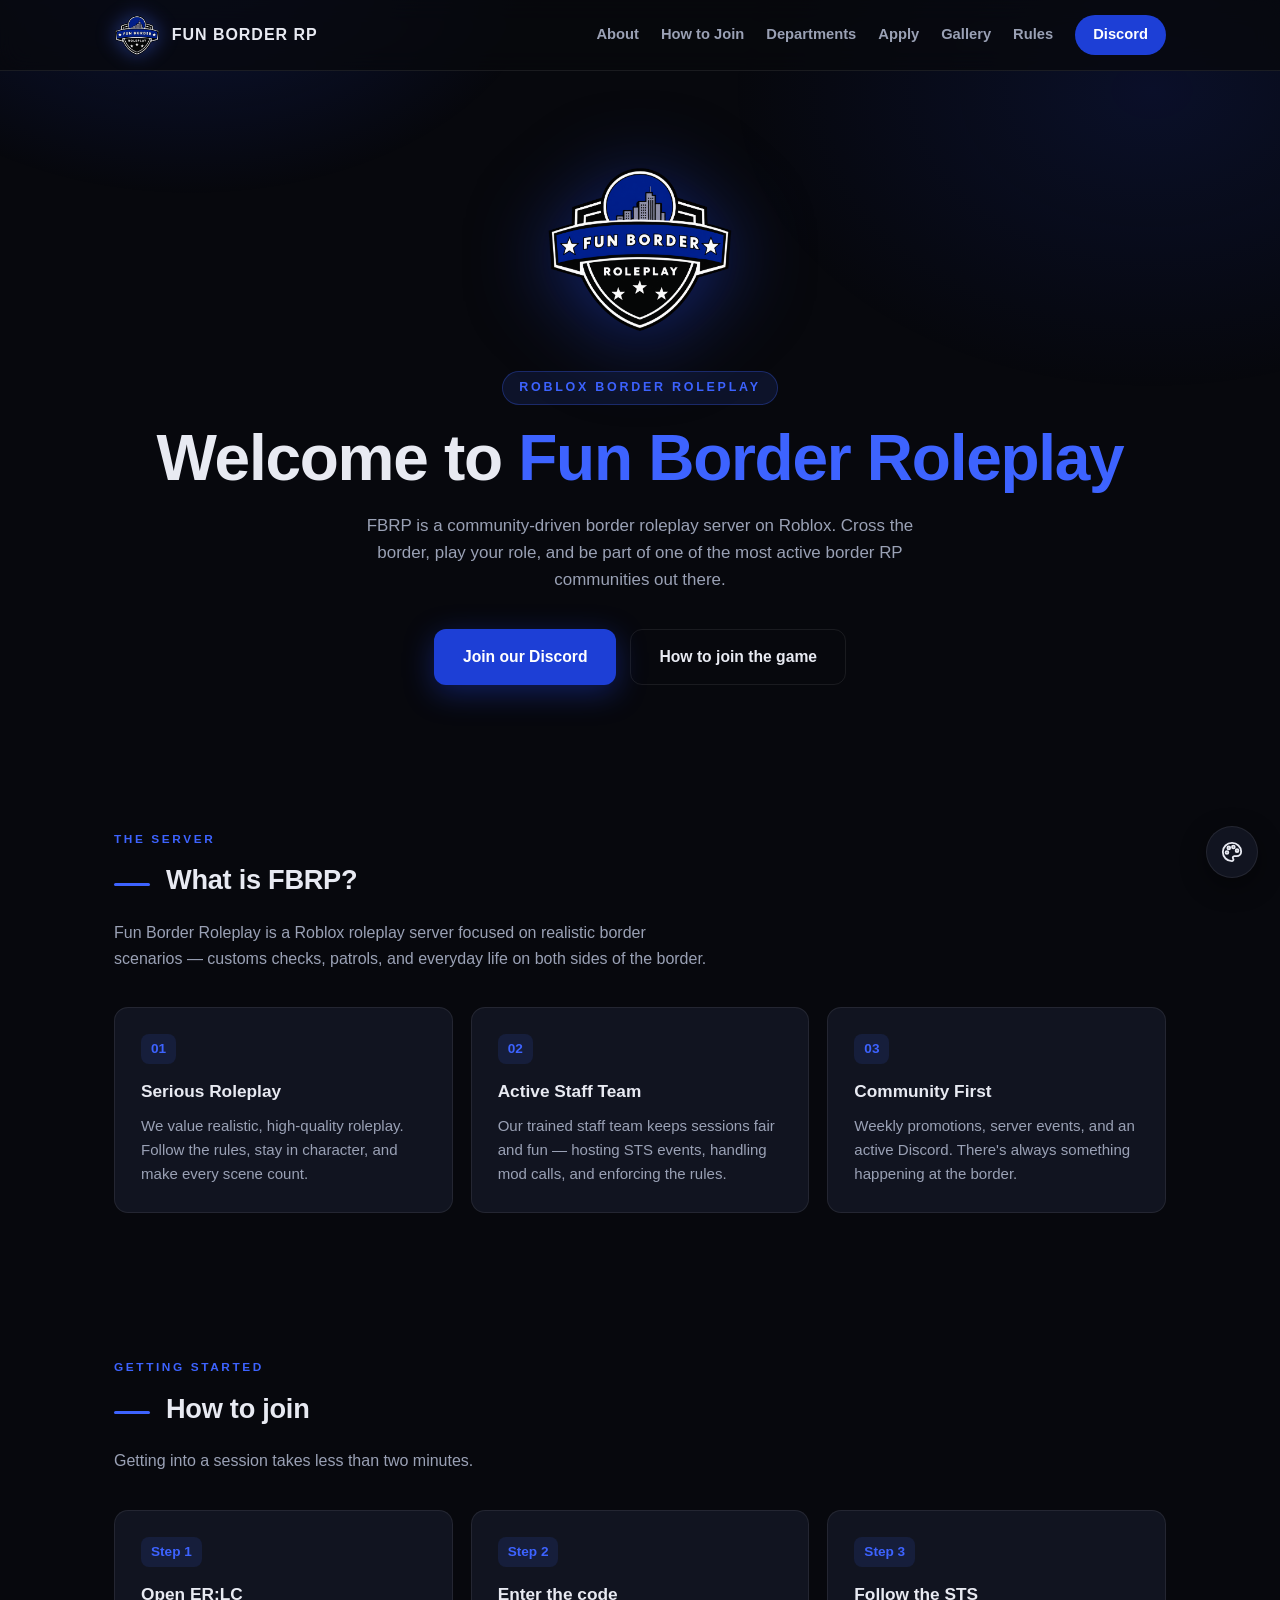
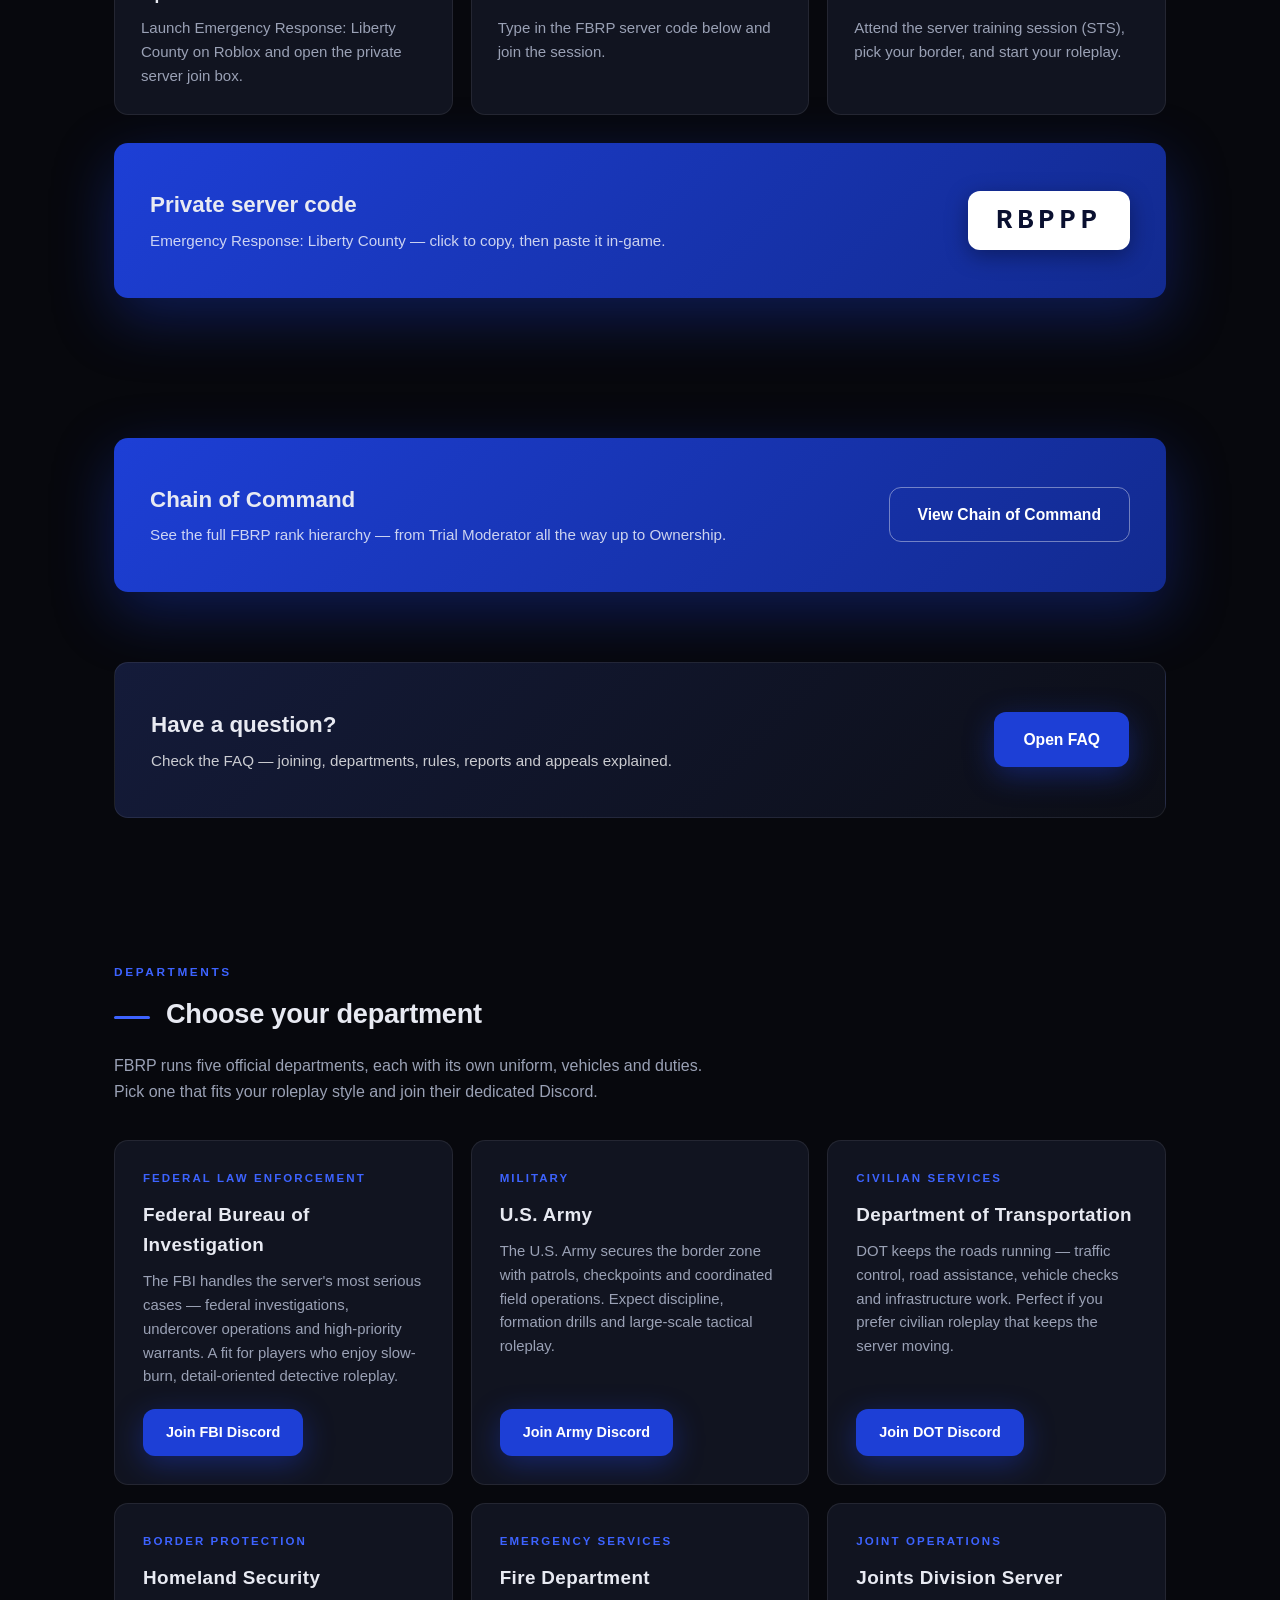
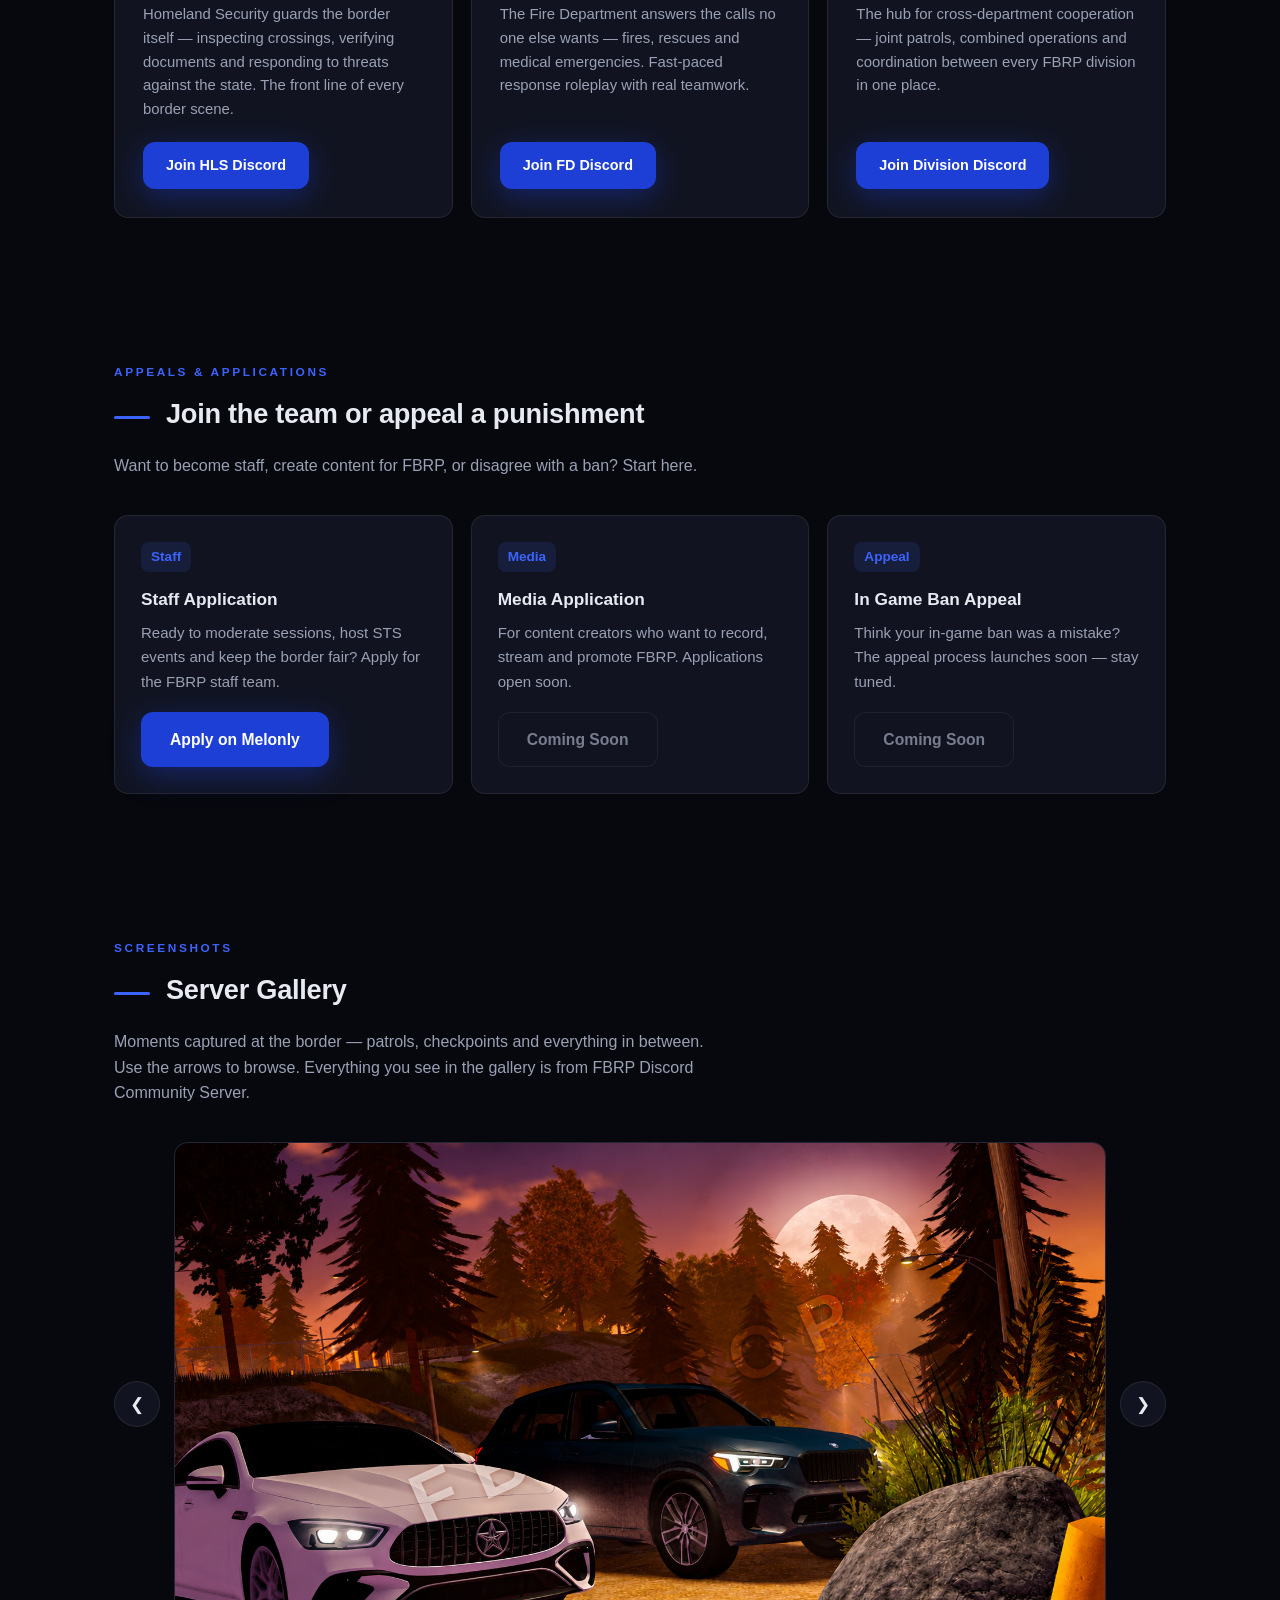
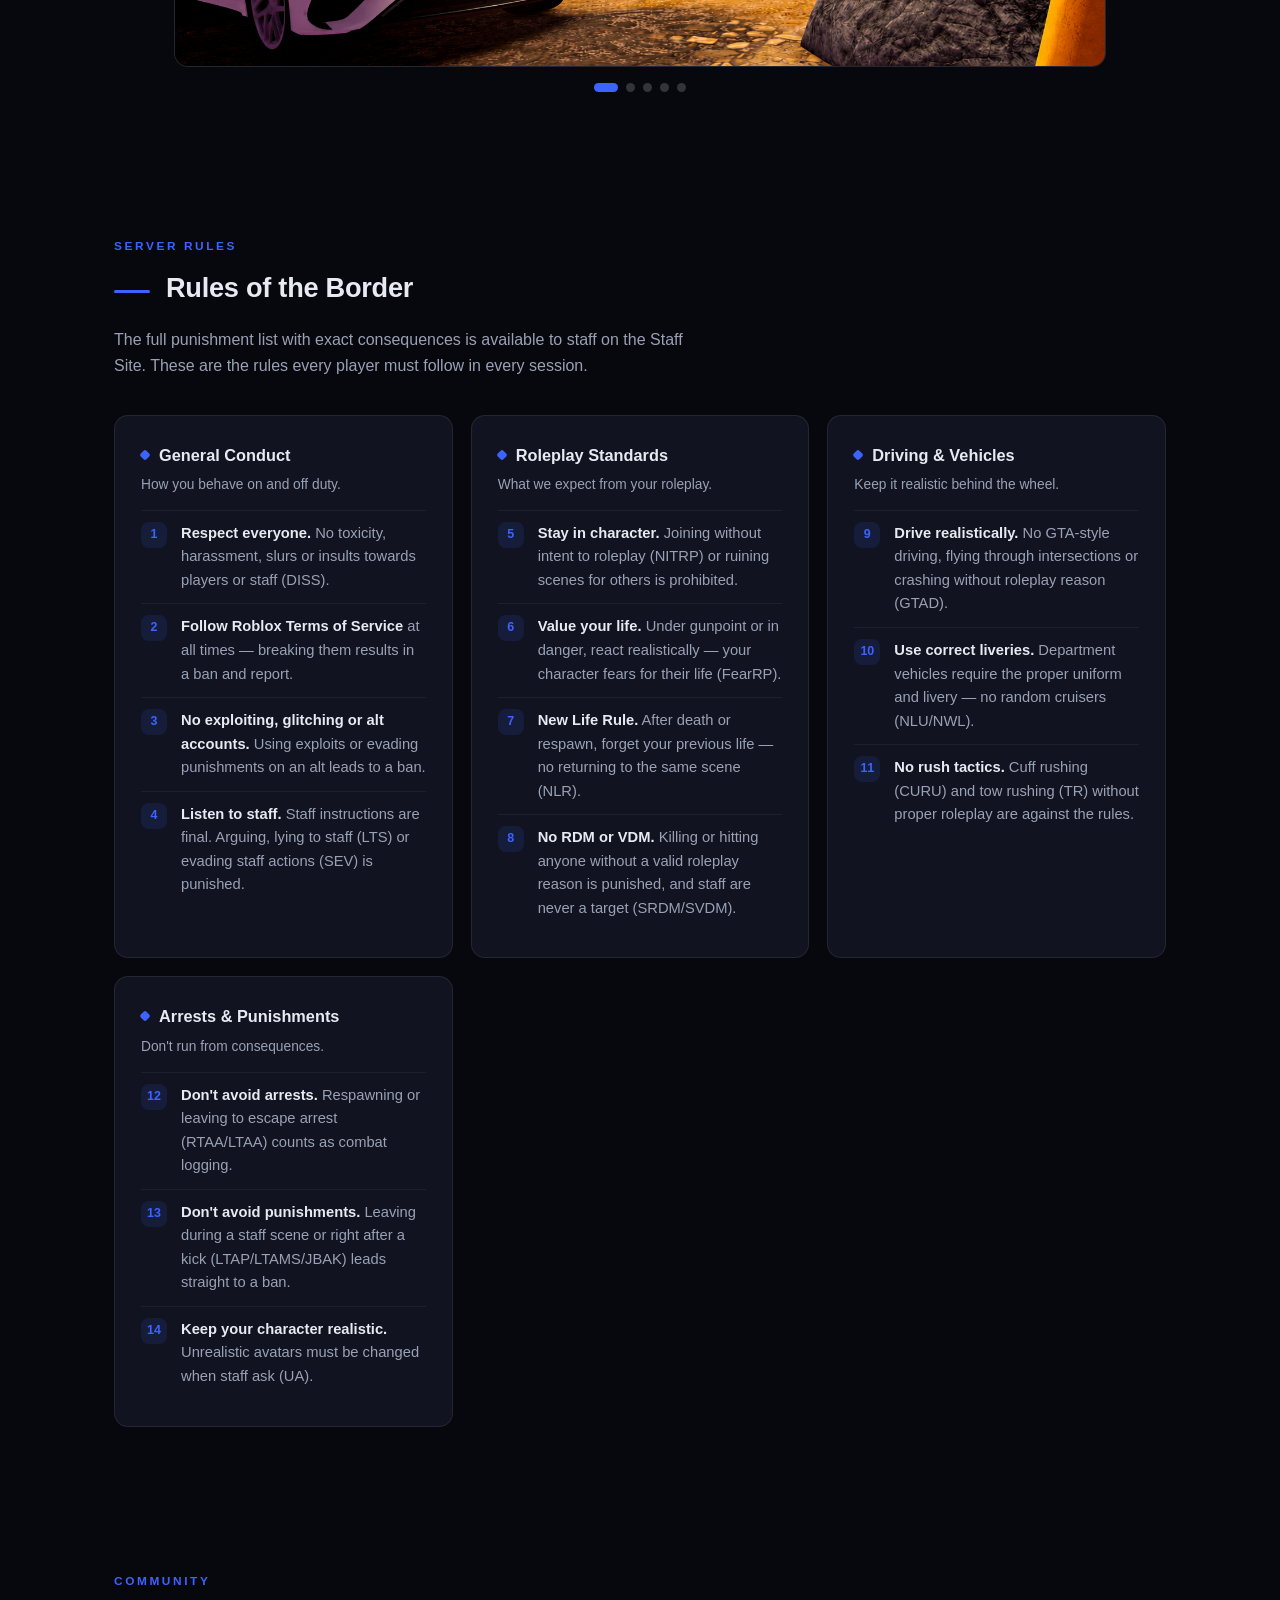
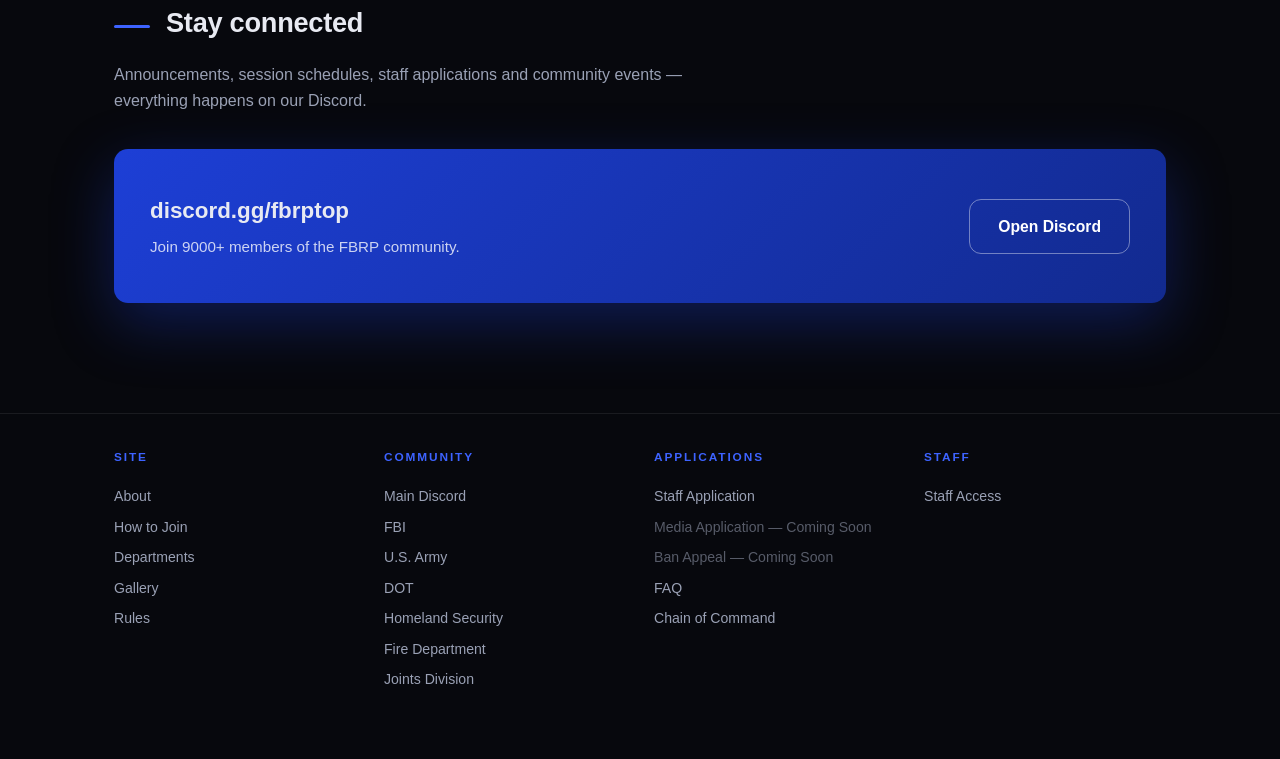
==== commit d69f5ad1: "14-coc->404" ====
--- a/index.html
+++ b/index.html
@@ -6,7 +6,7 @@
   <title>Fun Border Roleplay | FBRP</title>
   <meta name="description" content="Fun Border Roleplay (FBRP) — a serious Roblox border roleplay community. Join the border today.">
   <link rel="icon" href="FBRP.png">
-  <link rel="stylesheet" href="style.css?v=4">
+  <link rel="stylesheet" href="style.css?v=5">
 </head>
 <body>
 
@@ -115,7 +115,7 @@
     </section>
 
     <section class="block" style="padding-top: 0;">
-      <div class="code-banner" style="background: linear-gradient(135deg, #141b3a 0%, #0c0e16 100%); box-shadow: none; border: 1px solid var(--line);">
+      <div class="code-banner banner-alt">
         <div>
           <h3>Have a question?</h3>
           <p>Check the FAQ — joining, departments, rules, reports and appeals explained.</p>
@@ -330,7 +330,7 @@
         <span class="soon">Media Application — Coming Soon</span>
         <span class="soon">Ban Appeal — Coming Soon</span>
         <a href="faq.html">FAQ</a>
-        <a href="coc.html">Chain of Command</a>
+        <a href="404.html">Chain of Command</a>
       </div>
       <div class="foot-col">
         <h4>Staff</h4>
--- a/style.css
+++ b/style.css
@@ -16,6 +16,8 @@
   --accent-line-3: rgba(61, 99, 255, 0.35);
   --accent-line-soft: rgba(61, 99, 255, 0.3);
   --accent-faint: rgba(61, 99, 255, 0.05);
+  --banner-alt-1: #141b3a;
+  --banner-alt-2: #0c0e16;
   --bg: #07080d;
   --bg-2: #0c0e16;
   --card: #111420;
@@ -43,6 +45,8 @@
   --accent-line-3: rgba(255, 163, 72, 0.4);
   --accent-line-soft: rgba(255, 163, 72, 0.3);
   --accent-faint: rgba(255, 163, 72, 0.06);
+  --banner-alt-1: #2b1607;
+  --banner-alt-2: #100a05;
   --bg: #0b0806;
   --bg-2: #151009;
   --card: #191309;
@@ -356,6 +360,12 @@
   gap: 24px;
   flex-wrap: wrap;
   box-shadow: 0 20px 60px var(--shadow-banner);
+}
+
+.banner-alt {
+  background: linear-gradient(135deg, var(--banner-alt-1) 0%, var(--banner-alt-2) 100%);
+  box-shadow: none;
+  border: 1px solid var(--line);
 }
 
 .code-banner h3 { font-size: 1.4rem; margin-bottom: 6px; }
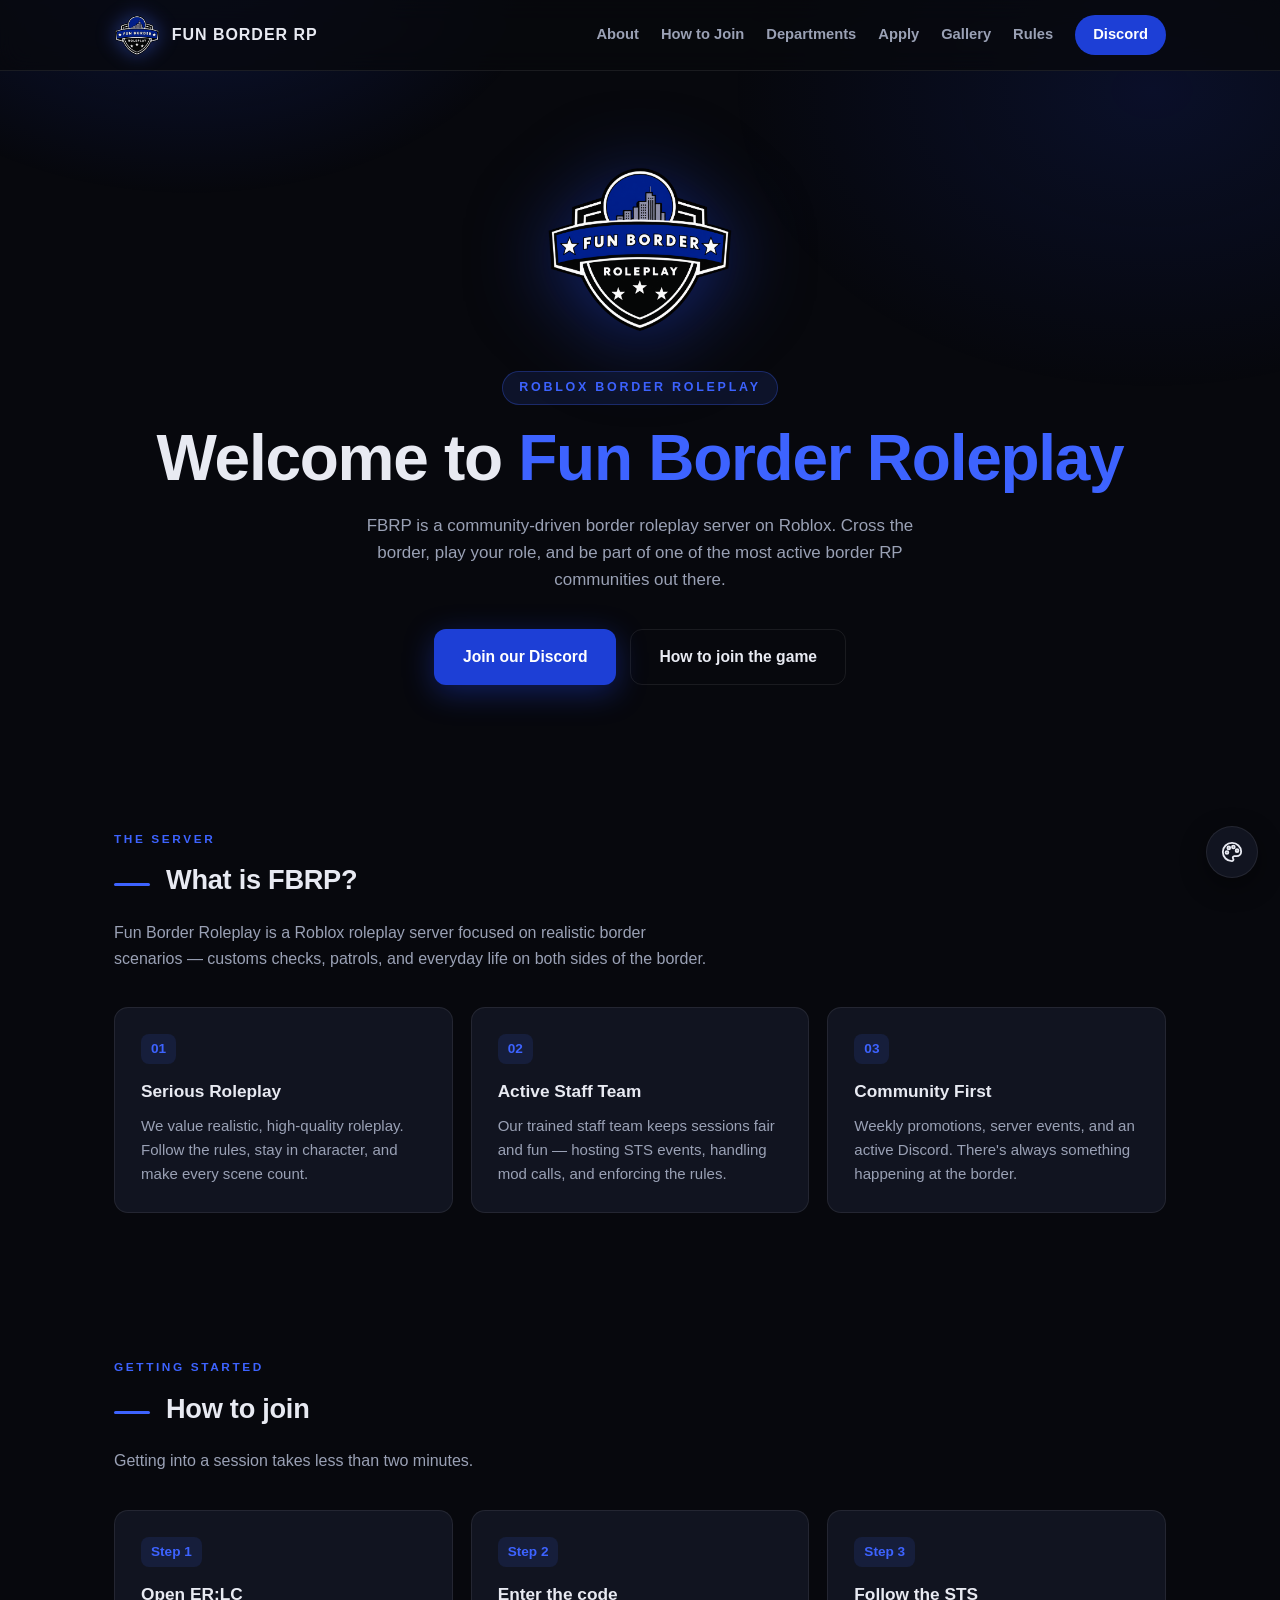
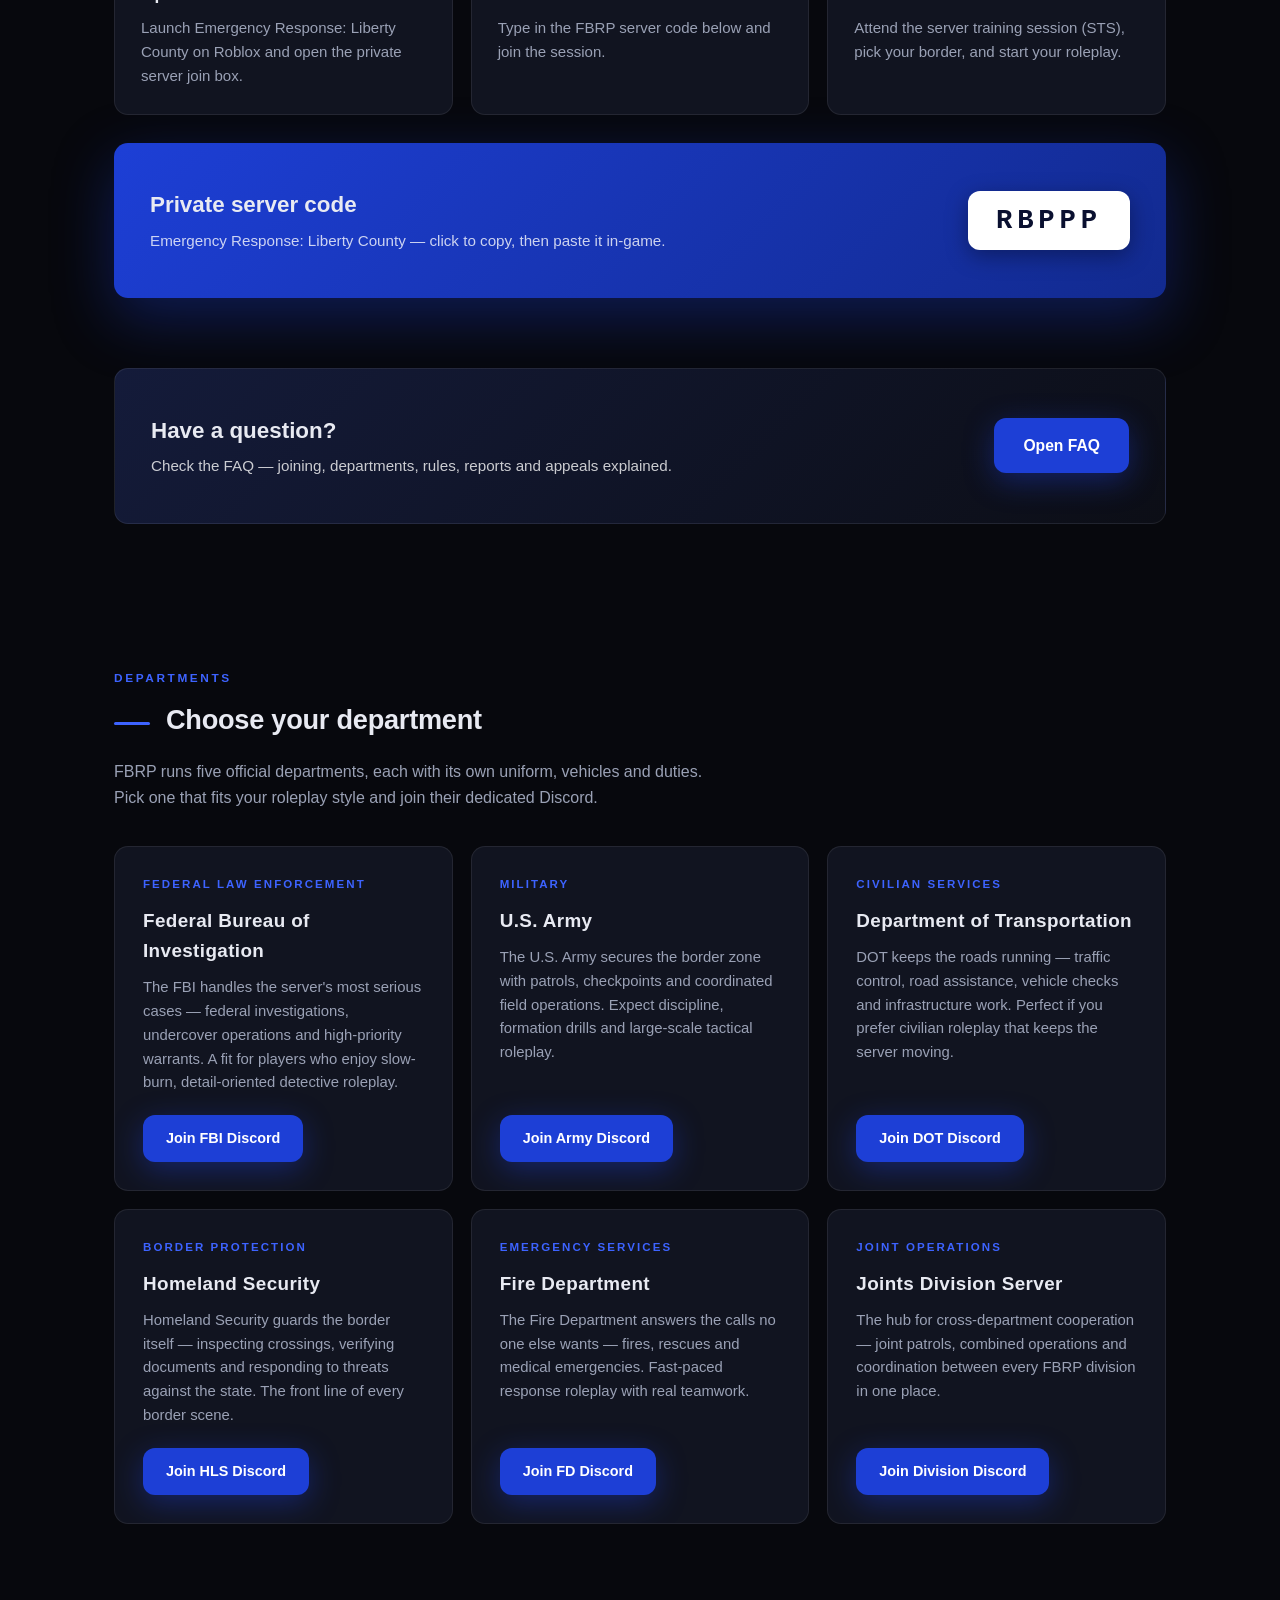
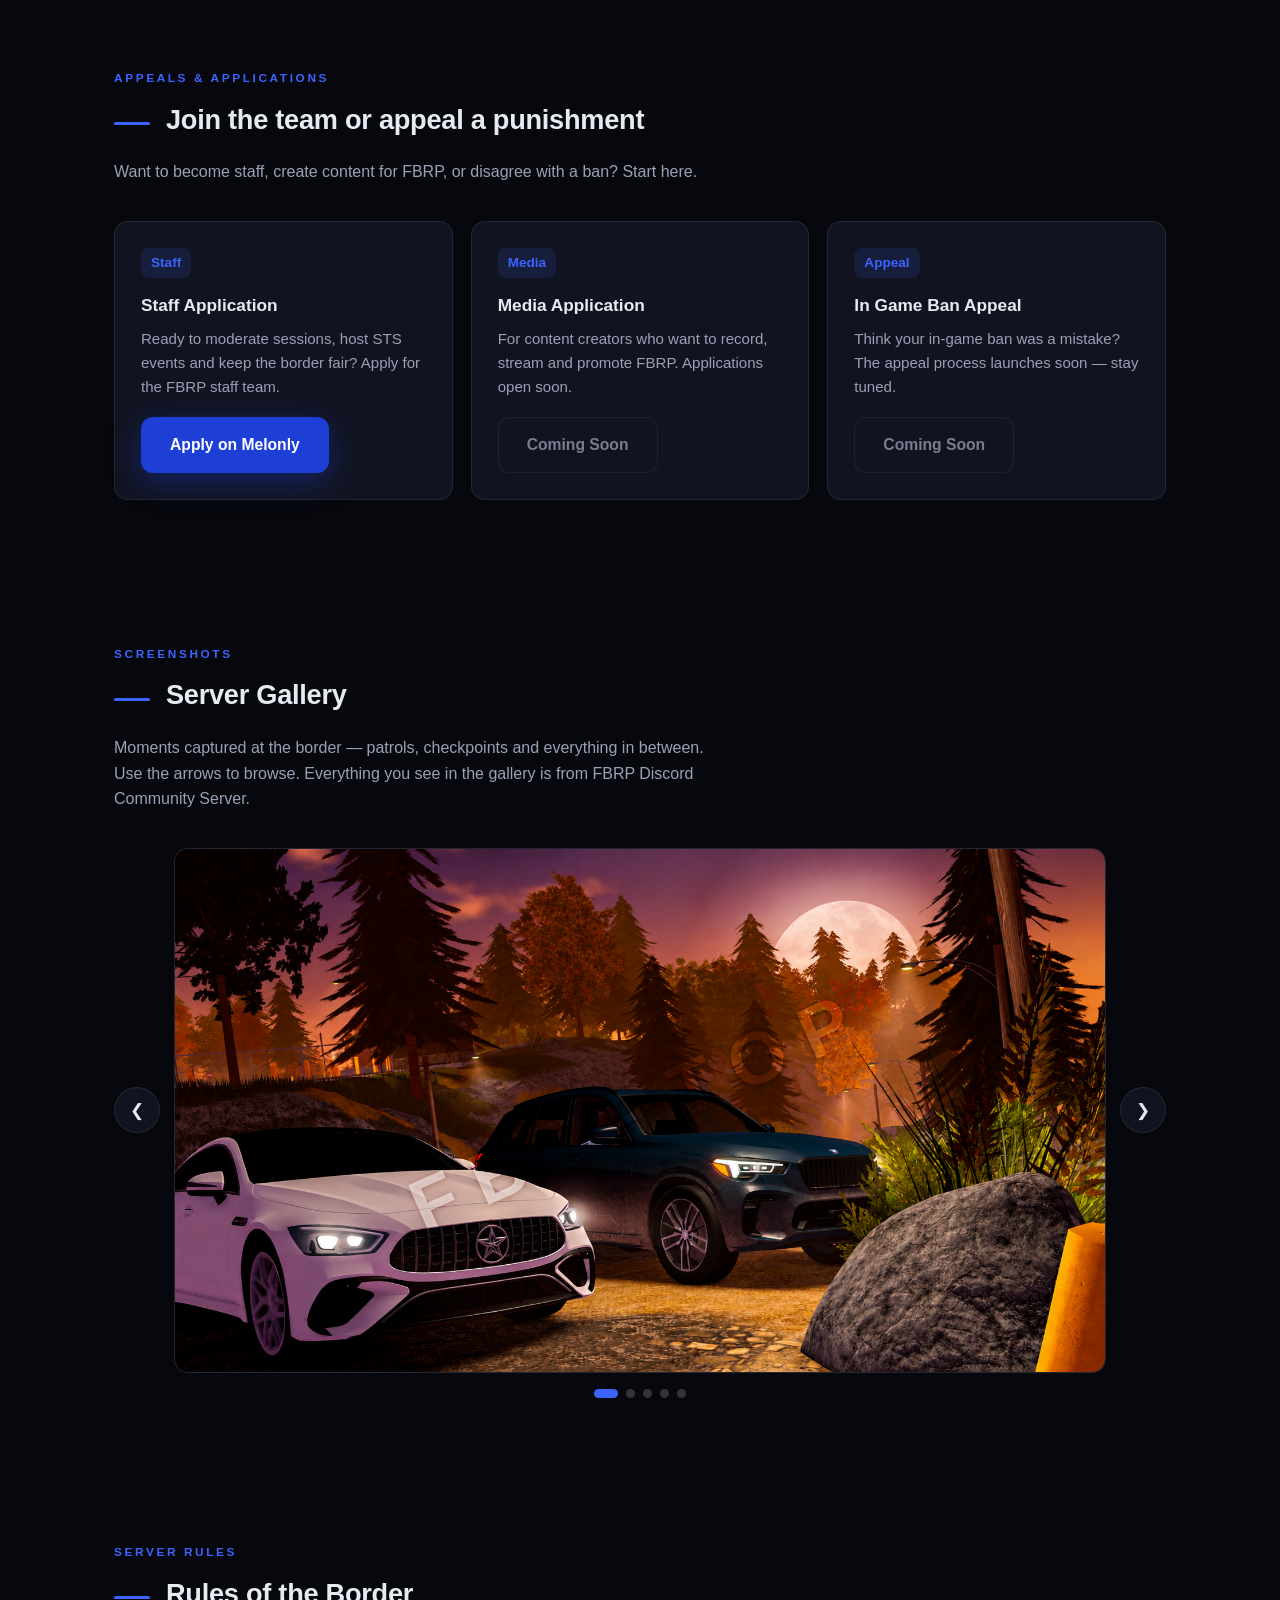
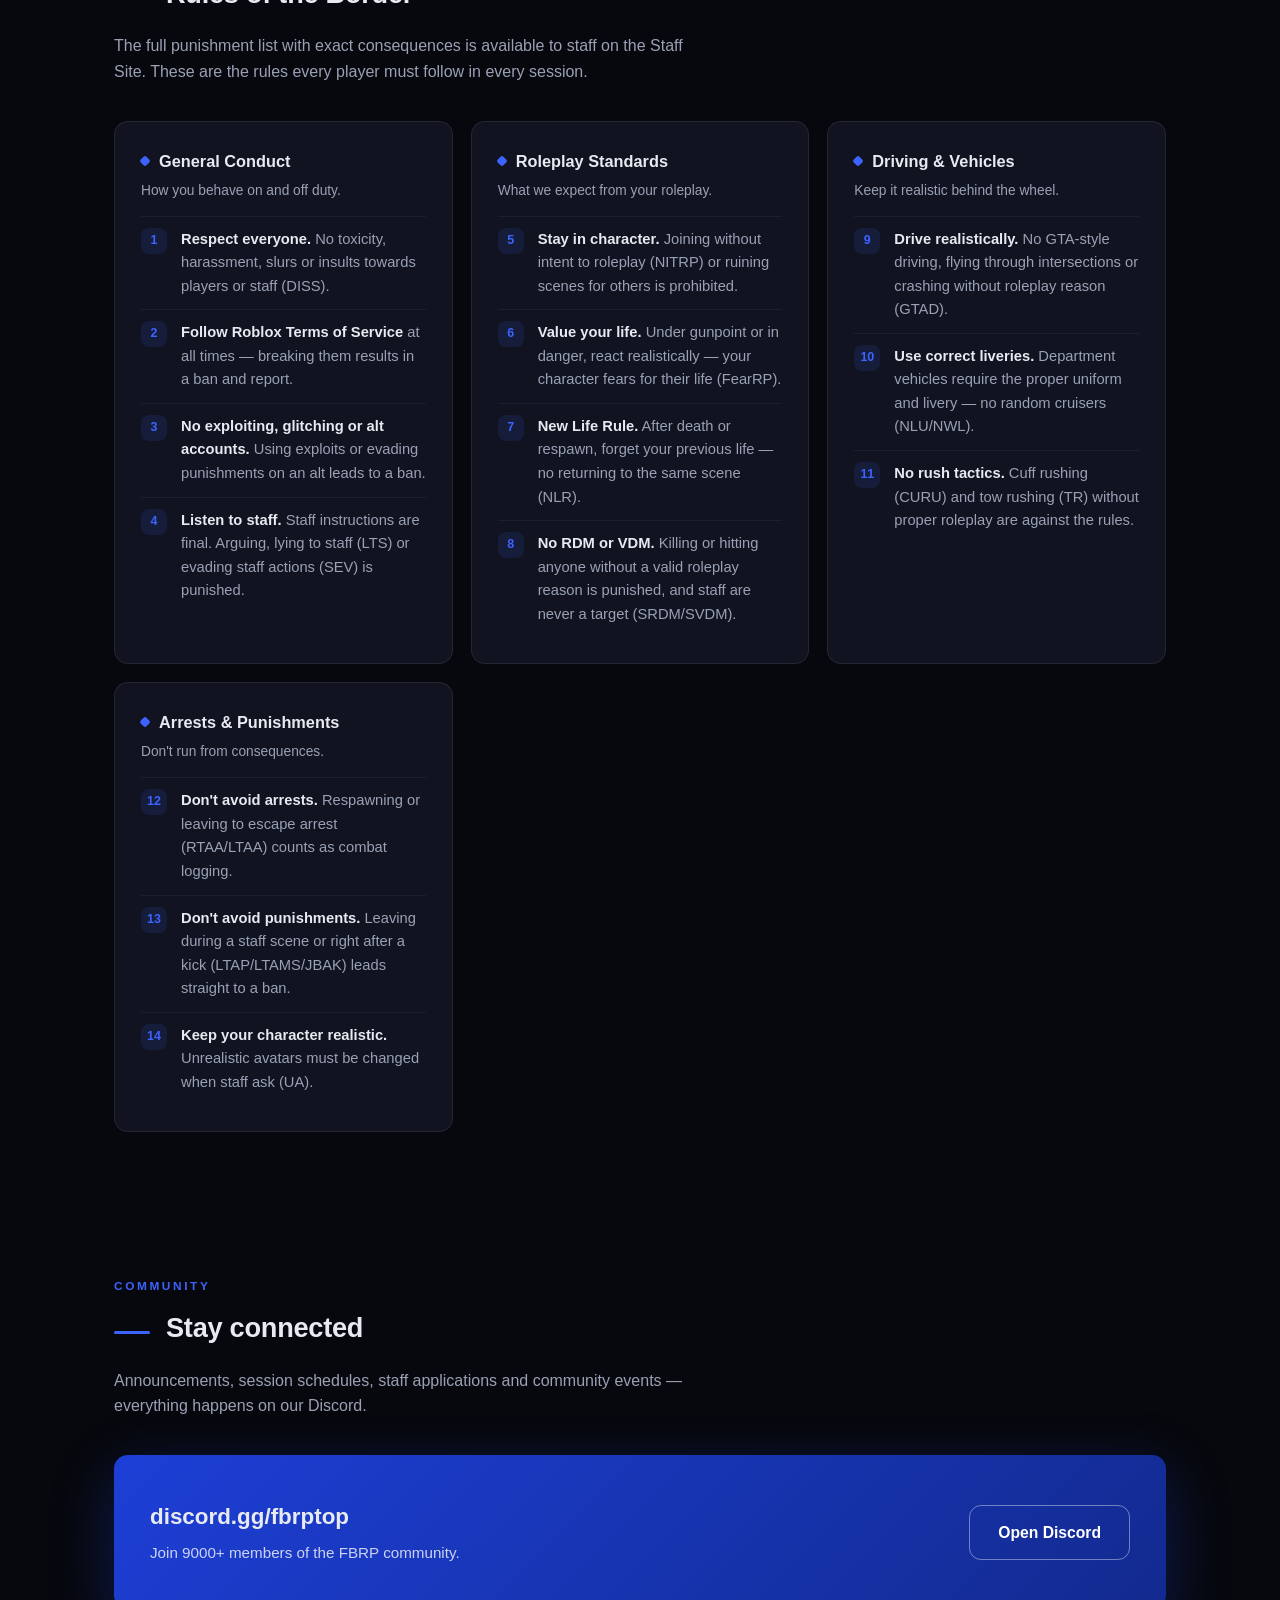
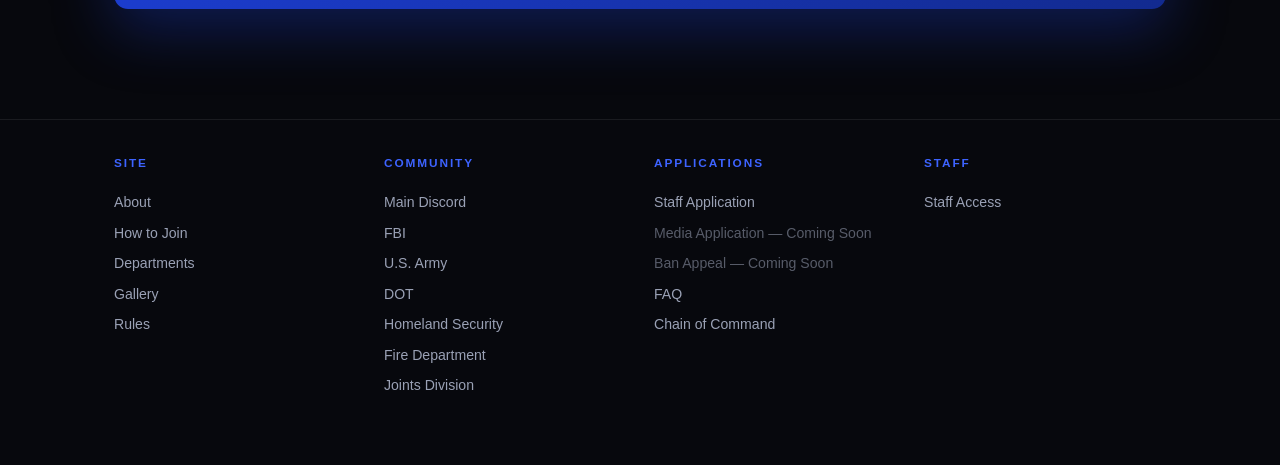
==== commit cdc1d68e: "15" ====
--- a/index.html
+++ b/index.html
@@ -104,16 +104,6 @@
       </div>
     </section>
 
-    <section class="block" id="coc">
-      <div class="code-banner">
-        <div>
-          <h3>Chain of Command</h3>
-          <p>See the full FBRP rank hierarchy — from Trial Moderator all the way up to Ownership.</p>
-        </div>
-        <a class="btn btn-ghost" style="color:#fff; border-color:rgba(255,255,255,0.4);" href="coc.html">View Chain of Command</a>
-      </div>
-    </section>
-
     <section class="block" style="padding-top: 0;">
       <div class="code-banner banner-alt">
         <div>
@@ -330,7 +320,7 @@
         <span class="soon">Media Application — Coming Soon</span>
         <span class="soon">Ban Appeal — Coming Soon</span>
         <a href="faq.html">FAQ</a>
-        <a href="404.html">Chain of Command</a>
+        <a href="staff.html">Chain of Command</a>
       </div>
       <div class="foot-col">
         <h4>Staff</h4>
